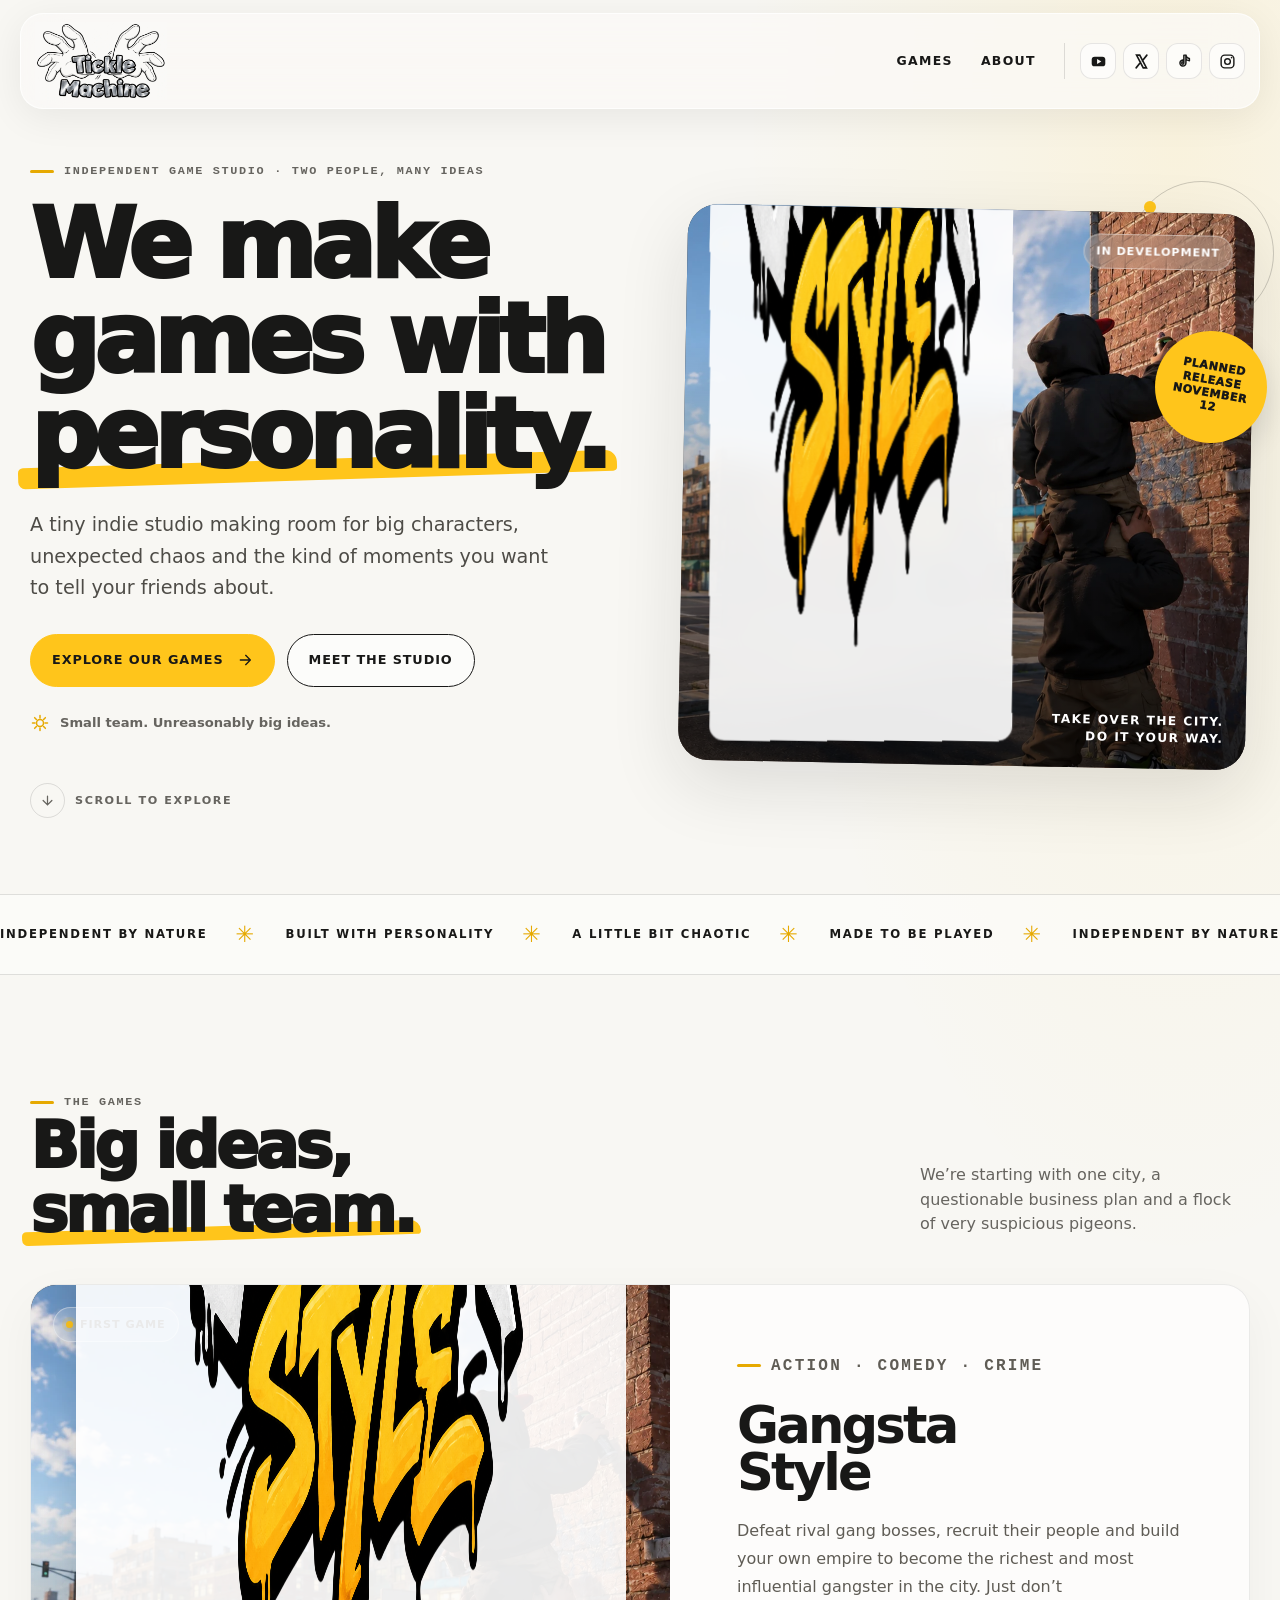
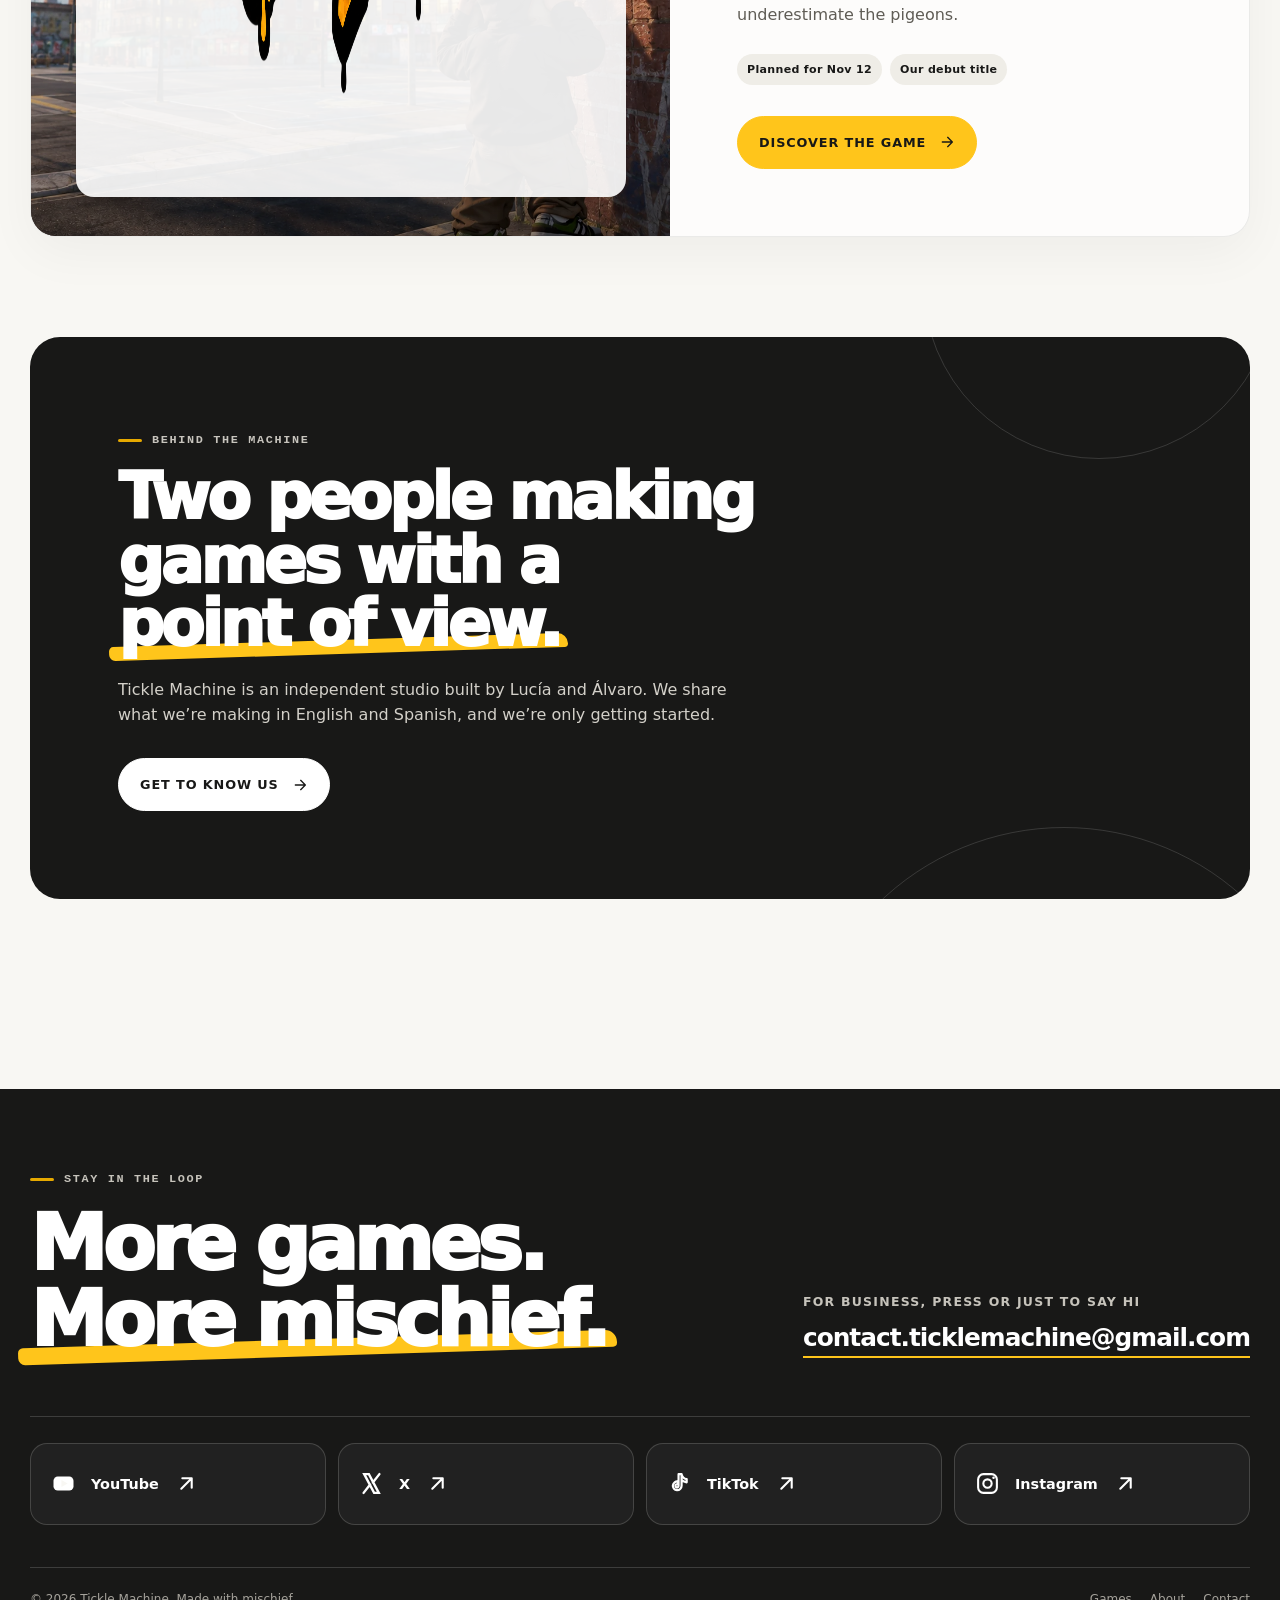
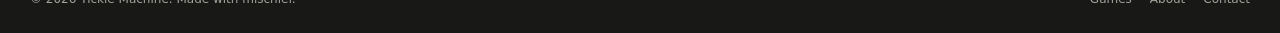
==== index.html @ f0a217b1 "commit page web" ====
<!doctype html>
<html lang="en">
<head>
  <meta charset="utf-8">
  <meta name="viewport" content="width=device-width, initial-scale=1">
  <meta name="theme-color" content="#f8f7f3">
  <meta name="description" content="Tickle Machine is a two-person indie game studio building characterful games, starting with Gangsta Style.">
  <meta property="og:type" content="website">
  <meta property="og:title" content="Independent Games with Personality — Tickle Machine">
  <meta property="og:description" content="Tickle Machine is a two-person indie game studio building characterful games, starting with Gangsta Style.">
  <title>Independent Games with Personality — Tickle Machine</title>
  <link rel="icon" type="image/png" href="assets/gangsta-style-logo.png">
  <script>document.documentElement.classList.add("js");</script>
  <link rel="stylesheet" href="styles.css">
  <script src="script.js" defer></script>
</head>
<body>
<a class="skip-link" href="#main-content">Skip to content</a>
<header class="site-header">
  <div class="nav-inner">
    <a class="brand-mark" href="index.html" aria-label="Tickle Machine home"><img src="assets/tickle-machine-logo.webp" alt="Tickle Machine" width="300" height="176"></a>
    <div class="nav-right">
      <button class="menu-toggle" type="button" aria-label="Open navigation menu" aria-expanded="false" aria-controls="navigation-panel"><svg viewBox="0 0 24 24" fill="none" stroke="currentColor" stroke-width="2.2" stroke-linecap="round" aria-hidden="true"><path d="M4 7h16M4 12h16M4 17h16"/></svg></button>
      <div class="nav-panel" id="navigation-panel">
        <nav class="main-nav" aria-label="Main navigation"><a class="nav-link" href="games.html">GAMES</a><a class="nav-link" href="about.html">ABOUT</a></nav>
        <div class="social-nav-wrap"><p class="mobile-social-heading">Follow the machine</p><div class="nav-socials"><a class="social-icon" href="https://www.youtube.com/@TickleMachineEN" target="_blank" rel="noopener noreferrer" aria-label="Tickle Machine on YouTube" title="YouTube"><svg viewBox="0 0 24 24" aria-hidden="true"><rect x="2.4" y="5.2" width="19.2" height="13.6" rx="4.1" fill="currentColor"/><path d="M10 8.6 16 12l-6 3.4z" fill="var(--paper, #f8f7f3)"/></svg></a><a class="social-icon" href="https://x.com/TickleMachine_" target="_blank" rel="noopener noreferrer" aria-label="Tickle Machine on X" title="X"><svg viewBox="0 0 24 24" aria-hidden="true"><path d="M5 3h4.5l9.5 18h-4.5L5 3Zm-.6 18L10.7 13m2.6-2L19.6 3" fill="none" stroke="currentColor" stroke-width="2.3" stroke-linecap="round"/></svg></a><a class="social-icon" href="https://www.tiktok.com/@ticklemachine_en" target="_blank" rel="noopener noreferrer" aria-label="Tickle Machine on TikTok" title="TikTok"><svg viewBox="0 0 24 24" aria-hidden="true"><path d="M14 3v11.2a4.2 4.2 0 1 1-3.4-4.1v3a1.5 1.5 0 1 0 .5 1.1V3H14Zm0 0c.5 2.7 2.2 4.4 4.9 4.8v3.1A9.6 9.6 0 0 1 14 8.8" fill="none" stroke="currentColor" stroke-width="2.1" stroke-linecap="round" stroke-linejoin="round"/></svg></a><a class="social-icon" href="https://www.instagram.com/ticklemachine_en/" target="_blank" rel="noopener noreferrer" aria-label="Tickle Machine on Instagram" title="Instagram"><svg viewBox="0 0 24 24" aria-hidden="true"><rect x="3" y="3" width="18" height="18" rx="5.1" fill="none" stroke="currentColor" stroke-width="2"/><circle cx="12" cy="12" r="4" fill="none" stroke="currentColor" stroke-width="2"/><circle cx="17.8" cy="6.4" r="1.2" fill="currentColor"/></svg></a></div></div>
      </div>
    </div>
  </div>
</header>
<main id="main-content">
<section class="home-hero">
  <div class="container hero-grid">
    <div class="hero-copy reveal">
      <p class="eyebrow">Independent game studio · Two people, many ideas</p>
      <h1>We make games with <span class="accent-text">personality.</span></h1>
      <p class="lead">A tiny indie studio making room for big characters, unexpected chaos and the kind of moments you want to tell your friends about.</p>
      <div class="button-row"><a class="button button-primary" href="games.html">Explore our games <svg viewBox="0 0 24 24" fill="none" stroke="currentColor" stroke-width="2" stroke-linecap="round" stroke-linejoin="round" aria-hidden="true"><path d="M5 12h14M13 5l7 7-7 7"/></svg></a><a class="button button-light" href="about.html">Meet the studio</a></div>
      <div class="hero-mini-note"><svg viewBox="0 0 24 24" fill="none" stroke="currentColor" stroke-width="1.8" stroke-linecap="round" stroke-linejoin="round" aria-hidden="true"><path d="M12 3v3m0 12v3M3 12h3m12 0h3M5.6 5.6l2.1 2.1m8.6 8.6 2.1 2.1m0-12.8-2.1 2.1m-8.6 8.6-2.1 2.1"/><circle cx="12" cy="12" r="4.2"/></svg> Small team. Unreasonably big ideas.</div>
      <div class="scroll-hint"><span><svg viewBox="0 0 24 24" fill="none" stroke="currentColor" stroke-width="2" stroke-linecap="round" stroke-linejoin="round" aria-hidden="true"><path d="M12 5v14m-7-7 7 7 7-7"/></svg></span> Scroll to explore</div>
    </div>
    <div class="hero-art-wrap reveal reveal-delay-1">
      <div class="hero-orbit" aria-hidden="true"></div>
      <div class="hero-art">
        <img src="assets/gangsta-style-scene.webp" alt="Gangsta Style concept scene, showing a character tagging a city wall" width="1671" height="941" fetchpriority="high">
        <div class="art-topline"><span class="pill"><span class="pill-dot"></span> Our debut game</span><span class="pill">In development</span></div>
        <div class="art-mark"><div class="game-logo"><img src="assets/gangsta-style-logo.png" alt="Gangsta Style logo" width="1536" height="1024"></div><span class="art-title">Take over the city.<br>Do it your way.</span></div>
      </div>
      <div class="sticker">Planned release<br>November 12</div>
    </div>
  </div>
</section>
<div class="intro-strip" aria-label="Tickle Machine studio values"><div class="marquee" aria-hidden="true"><span>Independent by nature</span><span class="star">✳</span><span>Built with personality</span><span class="star">✳</span><span>A little bit chaotic</span><span class="star">✳</span><span>Made to be played</span><span class="star">✳</span><span>Independent by nature</span><span class="star">✳</span><span>Built with personality</span><span class="star">✳</span><span>A little bit chaotic</span><span class="star">✳</span><span>Made to be played</span><span class="star">✳</span></div></div>
<section class="section home-games" id="games">
  <div class="container">
    <div class="section-heading reveal"><div><p class="eyebrow">The games</p><h2>Big ideas, <span class="accent-text">small team.</span></h2></div><p>We’re starting with one city, a questionable business plan and a flock of very suspicious pigeons.</p></div>
    <article class="game-feature reveal">
      <div class="feature-visual"><img class="scene" src="assets/gangsta-style-scene.webp" alt="A character tagging a brick wall in Gangsta Style" loading="lazy" width="1671" height="941"><span class="pill visual-tag"><span class="pill-dot"></span> First game</span><div class="floating-logo"><img src="assets/gangsta-style-logo.png" alt="Gangsta Style" loading="lazy" width="1536" height="1024"></div></div>
      <div class="feature-content"><p class="eyebrow">Action · Comedy · Crime</p><h3>Gangsta<br>Style</h3><p>Defeat rival gang bosses, recruit their people and build your own empire to become the richest and most influential gangster in the city. Just don’t underestimate the pigeons.</p><div class="feature-meta"><span class="meta-chip">Planned for Nov 12</span><span class="meta-chip">Our debut title</span></div><a class="button button-primary" href="gangsta-style.html">Discover the game <svg viewBox="0 0 24 24" fill="none" stroke="currentColor" stroke-width="2" stroke-linecap="round" stroke-linejoin="round" aria-hidden="true"><path d="M5 12h14M13 5l7 7-7 7"/></svg></a></div>
    </article>
    <div class="studio-banner reveal">
      <p class="eyebrow">Behind the machine</p><h2>Two people making games with a <span class="accent-text">point of view.</span></h2><p>Tickle Machine is an independent studio built by Lucía and Álvaro. We share what we’re making in English and Spanish, and we’re only getting started.</p><div class="button-row"><a class="button button-light" href="about.html">Get to know us <svg viewBox="0 0 24 24" fill="none" stroke="currentColor" stroke-width="2" stroke-linecap="round" stroke-linejoin="round" aria-hidden="true"><path d="M5 12h14M13 5l7 7-7 7"/></svg></a></div>
    </div>
  </div>
</section>
</main>
<footer class="site-footer">
  <div class="container">
    <div class="footer-top">
      <div><p class="eyebrow">Stay in the loop</p><h2>More games.<br><span class="accent-text">More mischief.</span></h2></div>
      <div class="footer-email-block"><p>For business, press or just to say hi</p><a class="footer-email" href="mailto:contact.ticklemachine@gmail.com">contact.ticklemachine@gmail.com</a></div>
    </div>
    <div class="footer-socials" aria-label="Social media"><a class="footer-social" href="https://www.youtube.com/@TickleMachineEN" target="_blank" rel="noopener noreferrer" aria-label="Follow Tickle Machine on YouTube"><svg viewBox="0 0 24 24" aria-hidden="true"><rect x="2.4" y="5.2" width="19.2" height="13.6" rx="4.1" fill="currentColor"/><path d="M10 8.6 16 12l-6 3.4z" fill="var(--paper, #f8f7f3)"/></svg><span>YouTube</span><svg viewBox="0 0 24 24" fill="none" stroke="currentColor" stroke-width="2" stroke-linecap="round" stroke-linejoin="round" aria-hidden="true"><path d="M7 17 17 7M8 7h9v9"/></svg></a><a class="footer-social" href="https://x.com/TickleMachine_" target="_blank" rel="noopener noreferrer" aria-label="Follow Tickle Machine on X"><svg viewBox="0 0 24 24" aria-hidden="true"><path d="M5 3h4.5l9.5 18h-4.5L5 3Zm-.6 18L10.7 13m2.6-2L19.6 3" fill="none" stroke="currentColor" stroke-width="2.3" stroke-linecap="round"/></svg><span>X</span><svg viewBox="0 0 24 24" fill="none" stroke="currentColor" stroke-width="2" stroke-linecap="round" stroke-linejoin="round" aria-hidden="true"><path d="M7 17 17 7M8 7h9v9"/></svg></a><a class="footer-social" href="https://www.tiktok.com/@ticklemachine_en" target="_blank" rel="noopener noreferrer" aria-label="Follow Tickle Machine on TikTok"><svg viewBox="0 0 24 24" aria-hidden="true"><path d="M14 3v11.2a4.2 4.2 0 1 1-3.4-4.1v3a1.5 1.5 0 1 0 .5 1.1V3H14Zm0 0c.5 2.7 2.2 4.4 4.9 4.8v3.1A9.6 9.6 0 0 1 14 8.8" fill="none" stroke="currentColor" stroke-width="2.1" stroke-linecap="round" stroke-linejoin="round"/></svg><span>TikTok</span><svg viewBox="0 0 24 24" fill="none" stroke="currentColor" stroke-width="2" stroke-linecap="round" stroke-linejoin="round" aria-hidden="true"><path d="M7 17 17 7M8 7h9v9"/></svg></a><a class="footer-social" href="https://www.instagram.com/ticklemachine_en/" target="_blank" rel="noopener noreferrer" aria-label="Follow Tickle Machine on Instagram"><svg viewBox="0 0 24 24" aria-hidden="true"><rect x="3" y="3" width="18" height="18" rx="5.1" fill="none" stroke="currentColor" stroke-width="2"/><circle cx="12" cy="12" r="4" fill="none" stroke="currentColor" stroke-width="2"/><circle cx="17.8" cy="6.4" r="1.2" fill="currentColor"/></svg><span>Instagram</span><svg viewBox="0 0 24 24" fill="none" stroke="currentColor" stroke-width="2" stroke-linecap="round" stroke-linejoin="round" aria-hidden="true"><path d="M7 17 17 7M8 7h9v9"/></svg></a></div>
    <div class="footer-bottom"><p>© <span data-current-year>2026</span> Tickle Machine. Made with mischief.</p><div class="footer-bottom-links"><a href="games.html">Games</a><a href="about.html">About</a><a href="mailto:contact.ticklemachine@gmail.com">Contact</a></div></div>
  </div>
</footer>
</body>
</html>
---- styles.css ----
:root {
  --paper: #f8f7f3;
  --paper-deep: #efede7;
  --ink: #181817;
  --muted: #66645f;
  --line: rgba(24, 24, 23, .13);
  --yellow: #ffc51b;
  --yellow-deep: #e6a900;
  --white: #fff;
  --glass: rgba(255, 255, 255, .72);
  --shadow: 0 24px 70px rgba(24, 24, 23, .12);
  --radius: 26px;
  --content: 1220px;
}

* { box-sizing: border-box; }
html { scroll-behavior: smooth; scroll-padding-top: 112px; }
body {
  margin: 0;
  color: var(--ink);
  background:
    radial-gradient(ellipse at 92% 4%, rgba(255, 197, 27, .10), transparent 27rem),
    var(--paper);
  font-family: Inter, ui-sans-serif, system-ui, -apple-system, BlinkMacSystemFont, "Segoe UI", sans-serif;
  line-height: 1.55;
  -webkit-font-smoothing: antialiased;
}
body.menu-open { overflow: hidden; }
a { color: inherit; text-decoration: none; }
button { font: inherit; }
img { display: block; max-width: 100%; }
::selection { color: var(--ink); background: var(--yellow); }

.skip-link { position: absolute; z-index: 200; top: 8px; left: 8px; padding: 10px 14px; background: var(--yellow); border-radius: 12px; transform: translateY(-150%); }
.skip-link:focus { transform: translateY(0); }
.site-header {
  position: fixed;
  z-index: 100;
  top: 0; left: 0; right: 0;
  padding: 13px 20px;
  transition: padding .25s ease;
}
.site-header.scrolled { padding-top: 7px; padding-bottom: 7px; }
.nav-inner {
  width: min(100%, 1420px);
  min-height: 86px;
  margin: 0 auto;
  padding: 8px 14px 8px 10px;
  display: flex; align-items: center; justify-content: space-between; gap: 24px;
  border: 1px solid rgba(255,255,255,.72);
  background: rgba(250, 249, 246, .78);
  -webkit-backdrop-filter: blur(22px) saturate(1.15);
  backdrop-filter: blur(22px) saturate(1.15);
  border-radius: 23px;
  box-shadow: 0 8px 38px rgba(20, 19, 17, .07);
}
.brand-mark { flex: 0 0 auto; width: 140px; display: inline-flex; align-items: center; justify-content: center; border-radius: 13px; transform-origin: center; animation: brand-float 5s ease-in-out infinite; }
.brand-mark img { width: 100%; height: 78px; object-fit: contain; mix-blend-mode: multiply; }
@keyframes brand-float { 0%,100% { transform: translateY(0) rotate(-.25deg); } 50% { transform: translateY(-2px) rotate(.25deg); } }
.nav-right { display: flex; align-items: center; justify-content: flex-end; gap: clamp(15px, 2vw, 30px); }
.main-nav { display: flex; align-items: center; gap: clamp(18px, 2.2vw, 34px); }
.nav-link { position: relative; padding: 10px 0; font-size: .78rem; font-weight: 850; letter-spacing: .105em; }
.nav-link::after { content: ""; position: absolute; left: 0; bottom: 4px; width: 100%; height: 2px; background: var(--yellow-deep); transform: scaleX(0); transform-origin: right; transition: transform .25s ease; }
.nav-link:hover::after, .nav-link[aria-current="page"]::after { transform: scaleX(1); transform-origin: left; }
.nav-socials { display: flex; align-items: center; gap: 7px; padding-left: 15px; border-left: 1px solid var(--line); }
.social-icon { display: inline-grid; place-items: center; color: var(--ink); background: rgba(255,255,255,.62); border: 1px solid rgba(24,24,23,.10); transition: transform .25s ease, background .25s ease, border-color .25s ease; }
.social-icon:hover { background: var(--yellow); border-color: var(--yellow); transform: translateY(-3px) rotate(-3deg); }
.social-icon svg { width: 17px; height: 17px; display: block; }
.nav-socials .social-icon { width: 36px; height: 36px; border-radius: 12px; }
.menu-toggle { display: none; align-items: center; justify-content: center; width: 44px; height: 44px; background: var(--yellow); border: 0; border-radius: 13px; color: var(--ink); cursor: pointer; }
.menu-toggle svg { width: 22px; height: 22px; }

main { overflow: clip; }
.container { width: min(calc(100% - 48px), var(--content)); margin-inline: auto; }
.section { padding: 100px 0; }
.eyebrow { display: inline-flex; align-items: center; gap: 10px; margin: 0 0 18px; font-family: ui-monospace, SFMono-Regular, Menlo, Consolas, monospace; font-size: .74rem; line-height: 1.4; font-weight: 800; letter-spacing: .14em; text-transform: uppercase; color: var(--muted); }
.eyebrow::before { content: ""; width: 24px; height: 3px; background: var(--yellow-deep); border-radius: 8px; }
h1, h2, h3, p { margin-top: 0; }
h1, h2, h3 { letter-spacing: -.055em; line-height: .99; }
h1 { font-size: clamp(3.3rem, 7.5vw, 7.3rem); font-weight: 950; margin-bottom: 26px; }
h2 { font-size: clamp(2.5rem, 5vw, 5.2rem); font-weight: 920; margin-bottom: 22px; }
h3 { font-size: clamp(1.45rem, 2vw, 2rem); font-weight: 900; margin-bottom: 13px; }
.lead { max-width: 600px; color: #4e4c47; font-size: clamp(1.05rem, 1.5vw, 1.28rem); line-height: 1.65; }
.accent-text { position: relative; display: inline-block; z-index: 0; white-space: nowrap; }
.accent-text::after { content: ""; position: absolute; left: -2%; right: -2%; bottom: .03em; height: .22em; z-index: -1; background: var(--yellow); transform: rotate(-1.8deg); border-radius: 5px 12px 4px 7px; }
.button-row { display: flex; align-items: center; flex-wrap: wrap; gap: 12px; margin-top: 30px; }
.button { min-height: 53px; display: inline-flex; align-items: center; justify-content: center; gap: 13px; padding: 0 21px; border: 1px solid var(--ink); border-radius: 999px; background: var(--ink); color: white; font-size: .8rem; font-weight: 850; letter-spacing: .07em; text-transform: uppercase; transition: transform .25s ease, box-shadow .25s ease, background .25s ease, color .25s ease; }
.button svg { width: 16px; height: 16px; }
.button:hover { transform: translateY(-3px); box-shadow: 0 11px 23px rgba(24,24,23,.16); }
.button-primary { color: var(--ink); background: var(--yellow); border-color: var(--yellow); }
.button-primary:hover { background: #ffd34b; }
.button-light { color: var(--ink); background: rgba(255,255,255,.65); }
.button-light:hover { background: white; }
.text-link { display: inline-flex; align-items: center; gap: 10px; font-size: .88rem; font-weight: 850; }
.text-link svg { width: 18px; transition: transform .2s ease; }
.text-link:hover svg { transform: translateX(4px); }
.pill { display: inline-flex; align-items: center; gap: 7px; padding: 8px 12px; border: 1px solid rgba(255,255,255,.4); border-radius: 999px; background: rgba(255,255,255,.16); -webkit-backdrop-filter: blur(12px); backdrop-filter: blur(12px); font-size: .7rem; font-weight: 850; letter-spacing: .08em; text-transform: uppercase; }
.pill-dot { width: 7px; height: 7px; border-radius: 100%; background: var(--yellow); box-shadow: 0 0 0 4px rgba(255,197,27,.17); }

/* Home */
.home-hero { min-height: min(870px, 100svh); padding: 156px 0 76px; display: flex; align-items: center; }
.hero-grid { display: grid; grid-template-columns: .95fr 1.05fr; gap: clamp(35px, 6vw, 88px); align-items: center; }
.hero-copy { position: relative; z-index: 2; }
.hero-copy h1 { max-width: 680px; }
.hero-copy .lead { max-width: 535px; }
.hero-mini-note { display: inline-flex; align-items: center; gap: 10px; margin-top: 26px; color: var(--muted); font-size: .82rem; font-weight: 650; }
.hero-mini-note svg { width: 20px; height: 20px; color: var(--yellow-deep); }
.hero-art-wrap { position: relative; isolation: isolate; }
.hero-art { position: relative; border-radius: 30px; overflow: hidden; min-height: 440px; aspect-ratio: 1.02 / 1; background: #282727; box-shadow: var(--shadow); transform: rotate(1.1deg); }
.hero-art::after { content: ""; position: absolute; inset: 0; background: linear-gradient(180deg, rgba(0,0,0,.02) 25%, rgba(0,0,0,.7) 100%); }
.hero-art > img { position: absolute; inset: 0; width: 100%; height: 100%; object-fit: cover; object-position: 65% center; transform: scale(1.02); transition: transform .8s cubic-bezier(.2,.7,.2,1); }
.hero-art-wrap:hover .hero-art > img { transform: scale(1.075); }
.art-topline { position: absolute; z-index: 2; top: 22px; left: 22px; right: 22px; display: flex; justify-content: space-between; gap: 12px; color: white; }
.art-mark { position: absolute; z-index: 3; bottom: 22px; left: 22px; right: 22px; display: flex; align-items: end; justify-content: space-between; gap: 15px; color: #fff; }
.art-mark .game-logo { width: min(58%, 310px); padding: 8px 10px 2px; border-radius: 15px; background: rgba(255,255,255,.91); -webkit-backdrop-filter: blur(15px); backdrop-filter: blur(15px); transform: rotate(-1deg); }
.art-mark .art-title { font-size: .76rem; line-height: 1.4; font-weight: 850; letter-spacing: .12em; text-transform: uppercase; text-align: right; }
.sticker { position: absolute; z-index: 4; right: -17px; top: 22%; width: 112px; height: 112px; display: grid; place-items: center; text-align: center; padding: 15px; background: var(--yellow); border-radius: 50%; font-size: .7rem; line-height: 1.2; font-weight: 950; letter-spacing: .05em; text-transform: uppercase; transform: rotate(10deg); box-shadow: 0 13px 30px rgba(0,0,0,.14); }
.hero-orbit { position: absolute; z-index: -1; width: 145px; height: 145px; top: -28px; right: -24px; border: 1px solid rgba(24,24,23,.2); border-radius: 50%; }
.hero-orbit::after { content: ""; position: absolute; width: 12px; height: 12px; top: 19px; left: 14px; border-radius: 50%; background: var(--yellow); }
.scroll-hint { display: flex; align-items: center; gap: 10px; margin-top: 42px; color: var(--muted); font-size: .7rem; letter-spacing: .14em; font-weight: 850; text-transform: uppercase; }
.scroll-hint span { width: 35px; height: 35px; display: grid; place-items: center; border: 1px solid var(--line); border-radius: 50%; animation: nudge 1.7s ease-in-out infinite; }
.scroll-hint svg { width: 15px; }
@keyframes nudge { 0%,100% { transform: translateY(0); } 50% { transform: translateY(4px); } }

.intro-strip { padding: 22px 0; border-block: 1px solid var(--line); background: rgba(255,255,255,.42); overflow: hidden; }
.marquee { display: flex; width: max-content; align-items: center; gap: 28px; animation: marquee 28s linear infinite; }
.marquee span { white-space: nowrap; font-size: .73rem; font-weight: 900; letter-spacing: .15em; text-transform: uppercase; }
.marquee .star { color: var(--yellow-deep); font-size: 1.4rem; }
@keyframes marquee { to { transform: translateX(-50%); } }
.home-games { padding-top: 112px; }
.section-heading { display: flex; align-items: end; justify-content: space-between; gap: 30px; margin-bottom: 42px; }
.section-heading h2 { max-width: 690px; margin-bottom: 0; }
.section-heading p { max-width: 330px; margin-bottom: 5px; color: var(--muted); }
.game-feature { display: grid; grid-template-columns: 1.05fr .95fr; align-items: stretch; overflow: hidden; border: 1px solid rgba(24,24,23,.08); border-radius: var(--radius); background: rgba(255,255,255,.66); box-shadow: 0 16px 50px rgba(24,24,23,.045); }
.game-feature + .game-feature { margin-top: 35px; }
.game-feature.reverse .feature-visual { order: 2; }
.game-feature.reverse .feature-content { order: 1; }
.feature-visual { position: relative; min-height: 450px; overflow: hidden; background: #242322; }
.feature-visual > img.scene { width: 100%; height: 100%; position: absolute; inset: 0; object-fit: cover; object-position: 56% center; transition: transform .8s ease; }
.game-feature:hover .feature-visual > img.scene { transform: scale(1.04); }
.feature-visual::after { content: ""; position: absolute; inset: 0; background: linear-gradient(0deg, rgba(0,0,0,.44), transparent 60%); pointer-events: none; }
.feature-visual .visual-tag { position: absolute; z-index: 2; left: 22px; top: 22px; }
.feature-visual .floating-logo { position: absolute; z-index: 2; left: 7%; right: 7%; bottom: 7%; padding: 12px; border-radius: 18px; background: rgba(255,255,255,.91); box-shadow: 0 18px 45px rgba(0,0,0,.16); }
.feature-visual .floating-logo img { width: min(100%, 410px); margin: auto; }
.feature-content { padding: clamp(34px, 5.2vw, 72px); display: flex; flex-direction: column; align-items: flex-start; justify-content: center; }
.feature-content .eyebrow { margin-bottom: 22px; }
.feature-content h3 { font-size: clamp(2.4rem, 4vw, 4.3rem); line-height: .93; margin-bottom: 20px; }
.feature-content p { color: #5f5c55; font-size: 1rem; line-height: 1.75; }
.feature-meta { display: flex; flex-wrap: wrap; gap: 8px; margin: 9px 0 24px; }
.meta-chip { padding: 7px 10px; border-radius: 999px; background: var(--paper-deep); font-size: .69rem; font-weight: 800; letter-spacing: .03em; }
.feature-content .button { margin-top: 7px; }
.studio-banner { position: relative; overflow: hidden; padding: clamp(40px, 7vw, 88px); margin-top: 100px; border-radius: 30px; background: var(--ink); color: #fff; }
.studio-banner::before, .studio-banner::after { content: ""; position: absolute; border: 1px solid rgba(255,255,255,.14); border-radius: 50%; pointer-events: none; }
.studio-banner::before { width: 350px; height: 350px; top: -230px; right: -25px; }
.studio-banner::after { width: 530px; height: 530px; bottom: -460px; right: -80px; }
.studio-banner .eyebrow { color: #c7c4bd; }
.studio-banner h2 { position: relative; max-width: 800px; }
.studio-banner p { position: relative; max-width: 620px; color: #d3d0c9; }
.studio-banner .button-light { color: var(--ink); background: #fff; border-color: white; }

/* Inner page heading */
.page-intro { padding: 190px 0 70px; position: relative; }
.page-intro h1 { max-width: 940px; font-size: clamp(3.6rem, 8vw, 8rem); margin-bottom: 22px; }
.page-intro .lead { max-width: 690px; }
.page-stamp { position: absolute; right: max(24px, calc((100vw - var(--content))/2)); top: 190px; width: 105px; height: 105px; display: grid; place-items: center; text-align: center; border-radius: 50%; border: 1px solid rgba(24,24,23,.24); color: var(--muted); font-size: .63rem; font-weight: 850; letter-spacing: .13em; line-height: 1.45; text-transform: uppercase; transform: rotate(12deg); }

/* Games grid */
.games-grid-section { padding: 0 0 120px; }
.games-toolbar { display: flex; align-items: center; justify-content: space-between; gap: 18px; margin-bottom: 28px; padding-bottom: 18px; border-bottom: 1px solid var(--line); }
.games-toolbar span { font-size: .76rem; font-weight: 850; letter-spacing: .12em; text-transform: uppercase; color: var(--muted); }
.games-grid { display: grid; grid-template-columns: repeat(3, minmax(0, 1fr)); gap: 28px; }
.game-card { min-width: 0; }
.game-card-link { display: block; height: 100%; }
.game-cover { position: relative; overflow: hidden; isolation: isolate; aspect-ratio: .95 / 1; display: flex; align-items: end; justify-content: center; padding: 20px; border-radius: 22px; background: #2a2927; box-shadow: 0 14px 35px rgba(24,24,23,.09); transition: transform .3s ease, box-shadow .3s ease; }
.game-cover::after { content: ""; position: absolute; z-index: -1; inset: 0; background: linear-gradient(180deg, rgba(0,0,0,.01) 22%, rgba(0,0,0,.72) 100%); }
.game-card-link:hover .game-cover { transform: translateY(-7px) rotate(-.35deg); box-shadow: 0 25px 48px rgba(24,24,23,.16); }
.game-cover .cover-bg { position: absolute; z-index: -2; inset: 0; width: 100%; height: 100%; object-fit: cover; transition: transform .6s ease; }
.game-card-link:hover .cover-bg { transform: scale(1.06); }
.cover-logo { width: 100%; padding: 13px 10px 4px; border-radius: 15px; background: rgba(255,255,255,.94); }
.cover-logo img { width: 100%; max-height: 170px; object-fit: contain; }
.cover-index { position: absolute; top: 15px; left: 15px; padding: 8px 10px; color: white; font-family: ui-monospace, SFMono-Regular, Menlo, monospace; font-size: .72rem; font-weight: 800; border-radius: 999px; border: 1px solid rgba(255,255,255,.5); background: rgba(0,0,0,.17); -webkit-backdrop-filter: blur(10px); backdrop-filter: blur(10px); }
.cover-open { position: absolute; top: 14px; right: 14px; display: grid; place-items: center; width: 37px; height: 37px; border-radius: 50%; color: var(--ink); background: var(--yellow); transform: translateY(4px); opacity: 0; transition: opacity .25s ease, transform .25s ease; }
.cover-open svg { width: 17px; }
.game-card-link:hover .cover-open { opacity: 1; transform: translateY(0); }
.game-card-info { display: flex; align-items: start; justify-content: space-between; gap: 14px; padding: 18px 3px 0; }
.game-card-info h2 { font-size: clamp(1.2rem, 2vw, 1.75rem); margin: 0 0 7px; line-height: 1.05; }
.game-card-info p { margin: 0; color: var(--muted); font-size: .88rem; }
.game-status { flex: 0 0 auto; margin-top: 2px; padding: 7px 9px; border-radius: 999px; background: rgba(255,197,27,.25); color: #5a4700; font-size: .61rem; line-height: 1.2; font-weight: 900; letter-spacing: .06em; text-transform: uppercase; }
.placeholder-card { min-height: 100%; }
.placeholder-cover { aspect-ratio: .95 / 1; display: flex; align-items: center; justify-content: center; flex-direction: column; position: relative; padding: 25px; overflow: hidden; border: 1px dashed rgba(24,24,23,.24); border-radius: 22px; background: linear-gradient(145deg, rgba(255,255,255,.65), rgba(239,237,231,.5)); }
.placeholder-cover::before, .placeholder-cover::after { content: ""; position: absolute; width: 180px; height: 180px; border: 1px solid rgba(24,24,23,.08); border-radius: 50%; }
.placeholder-cover::after { width: 260px; height: 260px; }
.placeholder-icon { width: 61px; height: 61px; z-index: 1; display: grid; place-items: center; border-radius: 20px; background: var(--yellow); transform: rotate(-7deg); }
.placeholder-icon svg { width: 28px; height: 28px; }
.placeholder-kicker, .placeholder-cover strong { position: relative; z-index: 1; text-align: center; }
.placeholder-kicker { margin: 25px 0 9px; color: var(--muted); font-size: .65rem; font-weight: 850; letter-spacing: .15em; text-transform: uppercase; }
.placeholder-cover strong { max-width: 260px; font-size: clamp(1.4rem, 2.5vw, 2.3rem); line-height: .99; letter-spacing: -.05em; }
.placeholder-card .game-card-info { padding-top: 18px; }

/* Game detail */
.detail-hero { position: relative; min-height: 690px; padding: 166px 0 80px; display: flex; align-items: end; color: white; background: #222; isolation: isolate; }
.detail-hero::before { content: ""; position: absolute; z-index: -2; inset: 0; background-image: url("assets/gangsta-style-scene.webp"); background-size: cover; background-position: center 58%; transform: scale(1.015); }
.detail-hero::after { content: ""; position: absolute; z-index: -1; inset: 0; background: linear-gradient(90deg, rgba(0,0,0,.78) 0%, rgba(0,0,0,.35) 56%, rgba(0,0,0,.13) 100%), linear-gradient(0deg, rgba(0,0,0,.54), transparent 65%); }
.detail-hero-content { width: min(calc(100% - 48px), var(--content)); margin: 0 auto; }
.detail-logo-panel { width: min(100%, 520px); padding: 16px 24px 10px; margin-bottom: 28px; border-radius: 22px; background: rgba(255,255,255,.94); box-shadow: 0 20px 70px rgba(0,0,0,.22); transform: rotate(-1deg); }
.detail-logo-panel img { width: 100%; }
.detail-hero h1 { position: absolute; width: 1px; height: 1px; padding: 0; margin: -1px; overflow: hidden; clip: rect(0,0,0,0); white-space: nowrap; border: 0; }
.detail-hero .lead { max-width: 630px; color: rgba(255,255,255,.91); font-size: clamp(1.12rem, 1.8vw, 1.4rem); }
.detail-hero .button-light { color: var(--ink); background: white; border-color: white; }
.detail-meta { display: flex; flex-wrap: wrap; gap: 9px; margin-top: 27px; }
.detail-overview { display: grid; grid-template-columns: .8fr 1.2fr; gap: clamp(40px, 8vw, 110px); align-items: start; }
.overview-aside { position: sticky; top: 126px; }
.overview-aside h2 { font-size: clamp(2.7rem, 4vw, 4.4rem); }
.overview-copy p { color: #57544f; font-size: 1.08rem; line-height: 1.85; }
.overview-copy p:first-child { font-size: 1.24rem; color: var(--ink); }
.feature-list { display: grid; grid-template-columns: repeat(3, minmax(0, 1fr)); gap: 17px; margin-top: 54px; }
.feature-tile { padding: 27px 24px 30px; border: 1px solid var(--line); border-radius: 20px; background: rgba(255,255,255,.6); transition: transform .25s ease, background .25s ease; }
.feature-tile:hover { transform: translateY(-5px); background: white; }
.tile-icon { width: 48px; height: 48px; display: grid; place-items: center; margin-bottom: 25px; background: var(--yellow); border-radius: 15px; transform: rotate(-4deg); }
.tile-icon svg { width: 24px; height: 24px; }
.feature-tile h3 { font-size: 1.35rem; line-height: 1.05; }
.feature-tile p { margin: 0; font-size: .91rem; color: var(--muted); line-height: 1.7; }
.detail-end-card { position: relative; display: grid; grid-template-columns: 1fr auto; align-items: center; gap: 35px; overflow: hidden; padding: clamp(30px, 5vw, 60px); border-radius: 26px; background: var(--yellow); }
.detail-end-card::after { content: "GS"; position: absolute; right: 8%; bottom: -53%; color: rgba(24,24,23,.065); font-size: 18rem; line-height: .8; font-weight: 1000; letter-spacing: -.14em; transform: rotate(-11deg); pointer-events: none; }
.detail-end-card h2 { position: relative; z-index: 1; margin-bottom: 12px; font-size: clamp(2.2rem, 4vw, 4.1rem); }
.detail-end-card p { position: relative; z-index: 1; margin: 0; max-width: 600px; color: rgba(24,24,23,.75); }
.detail-end-card .button { position: relative; z-index: 1; white-space: nowrap; background: var(--ink); border-color: var(--ink); }

/* About */
.about-manifesto { position: relative; padding: clamp(40px, 8vw, 100px); overflow: hidden; background: var(--ink); color: white; border-radius: 30px; }
.about-manifesto::before { content: "TM"; position: absolute; right: -20px; bottom: -95px; color: rgba(255,255,255,.045); font-size: clamp(11rem, 28vw, 26rem); line-height: .8; font-weight: 1000; letter-spacing: -.15em; pointer-events: none; }
.about-manifesto .eyebrow { color: #c6c3bb; }
.about-manifesto h2 { position: relative; max-width: 850px; font-size: clamp(2.8rem, 6.5vw, 6.5rem); }
.about-manifesto p { position: relative; max-width: 680px; color: #d5d2ca; font-size: 1.07rem; line-height: 1.8; }
.people-grid { display: grid; grid-template-columns: repeat(2, minmax(0, 1fr)); gap: 22px; margin-top: 34px; }
.person-card { display: flex; align-items: center; gap: 23px; padding: 28px; border: 1px solid var(--line); border-radius: 23px; background: rgba(255,255,255,.66); }
.person-monogram { flex: 0 0 auto; width: 84px; height: 84px; display: grid; place-items: center; border-radius: 27px; background: var(--yellow); font-size: 2.15rem; line-height: 1; font-weight: 950; letter-spacing: -.08em; transform: rotate(-4deg); }
.person-card:nth-child(2) .person-monogram { background: var(--ink); color: white; transform: rotate(4deg); }
.person-card h3 { margin-bottom: 7px; }
.person-card p { margin: 0; color: var(--muted); font-size: .9rem; }
.values-grid { display: grid; grid-template-columns: repeat(3,minmax(0,1fr)); gap: 18px; margin-top: 38px; }
.value-card { padding: 27px 25px; border-top: 3px solid var(--yellow); background: rgba(255,255,255,.5); }
.value-card .value-number { display: block; margin-bottom: 27px; color: var(--muted); font-family: ui-monospace, SFMono-Regular, Menlo, monospace; font-size: .72rem; }
.value-card h3 { font-size: 1.35rem; }
.value-card p { margin: 0; color: var(--muted); font-size: .91rem; line-height: 1.7; }
.about-contact { margin-top: 90px; }

/* Footer */
.site-footer { margin-top: 90px; padding: 75px 0 25px; color: white; background: var(--ink); }
.footer-top { display: grid; grid-template-columns: 1fr 1fr; gap: 38px; align-items: end; padding-bottom: 58px; }
.footer-top .eyebrow { color: #c6c3bb; }
.footer-top h2 { max-width: 650px; margin-bottom: 0; font-size: clamp(2.8rem, 6vw, 5.9rem); }
.footer-email-block { justify-self: end; }
.footer-email-block p { margin-bottom: 8px; color: #c6c3bb; font-size: .78rem; font-weight: 750; letter-spacing: .1em; text-transform: uppercase; }
.footer-email { font-size: clamp(1.05rem, 2vw, 1.55rem); font-weight: 800; letter-spacing: -.04em; border-bottom: 2px solid var(--yellow); padding-bottom: 4px; overflow-wrap: anywhere; }
.footer-email:hover { color: var(--yellow); }
.footer-socials { display: grid; grid-template-columns: repeat(4,minmax(0,1fr)); gap: 12px; padding: 26px 0 42px; border-top: 1px solid rgba(255,255,255,.16); border-bottom: 1px solid rgba(255,255,255,.16); }
.footer-social { display: flex; align-items: center; gap: 15px; min-height: 82px; padding: 18px 20px; border: 1px solid rgba(255,255,255,.16); border-radius: 17px; color: white; background: rgba(255,255,255,.045); transition: background .25s ease, transform .25s ease, color .25s ease; }
.footer-social:hover { background: var(--yellow); color: var(--ink); border-color: var(--yellow); transform: translateY(-4px); }
.footer-social svg { width: 25px; height: 25px; flex: 0 0 auto; }
.footer-social span { font-size: .9rem; font-weight: 850; }
.footer-bottom { display: flex; align-items: center; justify-content: space-between; gap: 20px; padding-top: 22px; color: #a5a29b; font-size: .75rem; }
.footer-bottom p { margin: 0; }
.footer-bottom-links { display: flex; gap: 18px; }
.footer-bottom-links a:hover { color: white; }

.reveal { opacity: 1; transform: none; }
.js .reveal { opacity: 0; transform: translateY(24px); transition: opacity .7s ease, transform .7s cubic-bezier(.2,.7,.2,1); }
.js .reveal.is-visible { opacity: 1; transform: translateY(0); }
.reveal-delay-1 { transition-delay: .09s; }
.reveal-delay-2 { transition-delay: .18s; }
.reveal-delay-3 { transition-delay: .27s; }

.nav-panel { display: flex; align-items: center; gap: clamp(18px, 2.2vw, 34px); }
.social-nav-wrap { display: flex; align-items: center; }
.mobile-social-heading { display: none; }

@media (max-width: 1100px) {
  .nav-inner { gap: 15px; }
  .brand-mark { width: 118px; }
  .brand-mark img { height: 68px; }
  .nav-right { gap: 18px; }
  .main-nav { gap: 20px; }
  .nav-socials { padding-left: 10px; gap: 5px; }
  .nav-socials .social-icon { width: 32px; height: 32px; border-radius: 10px; }
  .home-hero { min-height: auto; padding-top: 155px; padding-bottom: 80px; }
  .hero-grid { gap: 38px; }
  .hero-art { min-height: 390px; }
  .sticker { width: 94px; height: 94px; font-size: .62rem; right: -11px; }
  .games-grid { gap: 18px; }
  .game-cover { padding: 15px; }
  .footer-social { padding: 15px; gap: 10px; }
}
@media (max-width: 850px) {
  .site-header { padding: 10px 12px; }
  .nav-inner { min-height: 66px; padding: 5px 8px; border-radius: 19px; }
  .brand-mark { width: 106px; }
  .brand-mark img { height: 61px; }
  .menu-toggle { display: inline-flex; position: relative; z-index: 102; }
  .nav-right { gap: 0; }
  .nav-panel { position: fixed; z-index: 101; inset: 0; padding: 104px 22px 30px; display: flex; flex-direction: column; align-items: stretch; gap: 25px; background: rgba(248,247,243,.97); -webkit-backdrop-filter: blur(28px); backdrop-filter: blur(28px); opacity: 0; visibility: hidden; transform: translateY(-10px); transition: opacity .25s ease, transform .25s ease, visibility .25s; overflow-y: auto; }
  .nav-panel.open { opacity: 1; visibility: visible; transform: translateY(0); }
  .main-nav { display: flex; flex-direction: column; align-items: stretch; gap: 0; }
  .nav-link { font-size: 1.45rem; padding: 17px 5px; border-bottom: 1px solid var(--line); }
  .nav-link::after { bottom: 8px; width: 100px; }
  .nav-socials { border-left: 0; padding: 0; gap: 12px; }
  .nav-socials .social-icon { width: 54px; height: 54px; border-radius: 16px; }
  .nav-socials .social-icon svg { width: 22px; height: 22px; }
  .mobile-social-heading { color: var(--muted); margin: 0 0 13px; font-size: .72rem; font-weight: 850; letter-spacing: .13em; text-transform: uppercase; }
  .hero-grid { grid-template-columns: 1fr; gap: 44px; }
  .hero-copy { max-width: 720px; }
  .home-hero { padding-top: 145px; }
  .hero-art-wrap { width: min(100%, 710px); margin-left: auto; }
  .hero-art { min-height: 0; aspect-ratio: 1.25 / 1; }
  .section { padding: 78px 0; }
  .section-heading { align-items: start; flex-direction: column; gap: 18px; }
  .game-feature { grid-template-columns: 1fr; }
  .feature-visual { min-height: 370px; aspect-ratio: 1.35 / 1; }
  .feature-content { padding: 38px; }
  .game-feature.reverse .feature-visual, .game-feature.reverse .feature-content { order: initial; }
  .page-stamp { width: 78px; height: 78px; top: 175px; right: 28px; font-size: .53rem; }
  .games-grid { grid-template-columns: repeat(2,minmax(0,1fr)); }
  .detail-hero { min-height: 620px; }
  .detail-overview { grid-template-columns: 1fr; gap: 20px; }
  .overview-aside { position: static; }
  .feature-list { grid-template-columns: repeat(2,minmax(0,1fr)); }
  .feature-tile:last-child { grid-column: span 2; }
  .footer-top { grid-template-columns: 1fr; align-items: start; }
  .footer-email-block { justify-self: start; }
  .footer-socials { grid-template-columns: repeat(2,minmax(0,1fr)); }
}
@media (max-width: 560px) {
  .container { width: min(calc(100% - 34px), var(--content)); }
  h1 { font-size: clamp(3rem, 15vw, 5rem); }
  h2 { font-size: clamp(2.55rem, 11vw, 4rem); }
  .home-hero { padding: 132px 0 58px; }
  .hero-copy h1 { margin-bottom: 20px; }
  .hero-copy .lead { font-size: 1.03rem; }
  .button-row { margin-top: 24px; }
  .button { min-height: 49px; padding-inline: 17px; font-size: .72rem; }
  .hero-art { aspect-ratio: .93 / 1; border-radius: 23px; }
  .art-topline { left: 14px; top: 14px; right: 14px; }
  .art-mark { left: 13px; right: 13px; bottom: 15px; flex-direction: column; align-items: start; }
  .art-mark .game-logo { width: 65%; }
  .art-mark .art-title { align-self: end; margin-top: -8px; }
  .sticker { top: 16%; right: -8px; width: 78px; height: 78px; padding: 10px; font-size: .51rem; }
  .hero-orbit { width: 90px; height: 90px; top: -20px; right: -12px; }
  .scroll-hint { margin-top: 27px; }
  .home-games { padding-top: 72px; }
  .section { padding: 66px 0; }
  .feature-visual { min-height: 310px; }
  .feature-content { padding: 29px 24px 32px; }
  .feature-content h3 { font-size: 3rem; }
  .studio-banner { margin-top: 70px; border-radius: 23px; }
  .page-intro { padding: 146px 0 51px; }
  .page-intro h1 { font-size: clamp(3.35rem, 16vw, 5.2rem); }
  .page-stamp { display: none; }
  .games-grid-section { padding-bottom: 75px; }
  .games-grid { grid-template-columns: 1fr; gap: 28px; }
  .game-cover, .placeholder-cover { aspect-ratio: 1.08 / 1; }
  .game-cover { padding: 22px; }
  .cover-logo { max-width: 420px; }
  .game-card-info h2 { font-size: 1.55rem; }
  .detail-hero { min-height: 650px; padding: 142px 0 49px; }
  .detail-hero-content { width: calc(100% - 34px); }
  .detail-logo-panel { padding: 12px 14px 7px; border-radius: 17px; }
  .detail-hero .lead { font-size: 1.05rem; }
  .detail-meta { margin-top: 19px; }
  .feature-list { grid-template-columns: 1fr; }
  .feature-tile:last-child { grid-column: auto; }
  .detail-end-card { grid-template-columns: 1fr; gap: 22px; }
  .detail-end-card .button { justify-self: start; }
  .people-grid, .values-grid { grid-template-columns: 1fr; }
  .person-card { padding: 20px; gap: 17px; }
  .person-monogram { width: 68px; height: 68px; border-radius: 22px; font-size: 1.8rem; }
  .about-manifesto { border-radius: 23px; }
  .about-contact { margin-top: 62px; }
  .site-footer { margin-top: 65px; padding-top: 58px; }
  .footer-top { padding-bottom: 38px; }
  .footer-socials { grid-template-columns: 1fr 1fr; gap: 9px; padding: 20px 0 30px; }
  .footer-social { flex-direction: column; align-items: start; justify-content: center; gap: 10px; min-height: 96px; padding: 15px; border-radius: 15px; }
  .footer-social span { font-size: .82rem; }
  .footer-bottom { flex-direction: column; align-items: start; gap: 10px; }
}
@media (prefers-reduced-motion: reduce) {
  *, *::before, *::after { scroll-behavior: auto !important; animation-duration: .01ms !important; animation-iteration-count: 1 !important; transition-duration: .01ms !important; }
  .reveal { opacity: 1; transform: none; }
}
@media (max-width: 850px) {
  .social-nav-wrap { display: block; }
  .mobile-social-heading { display: block; }
}
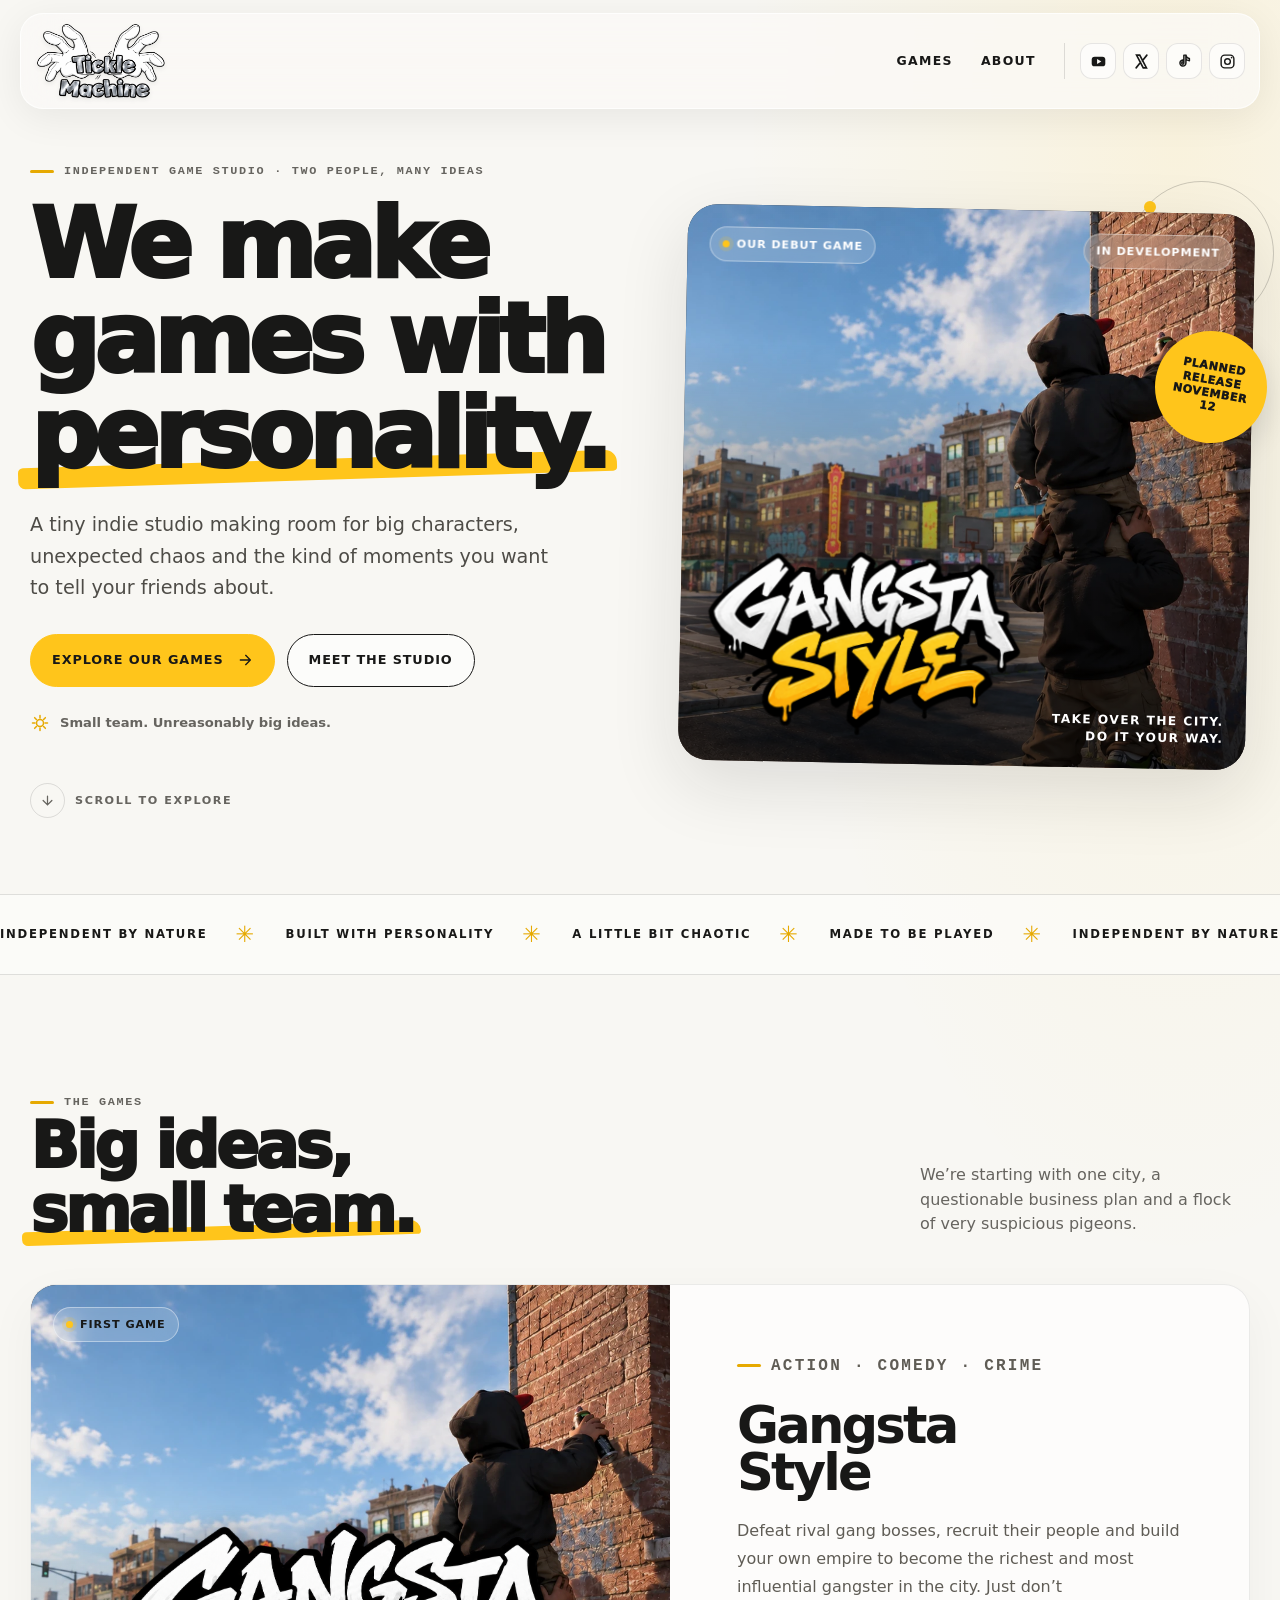
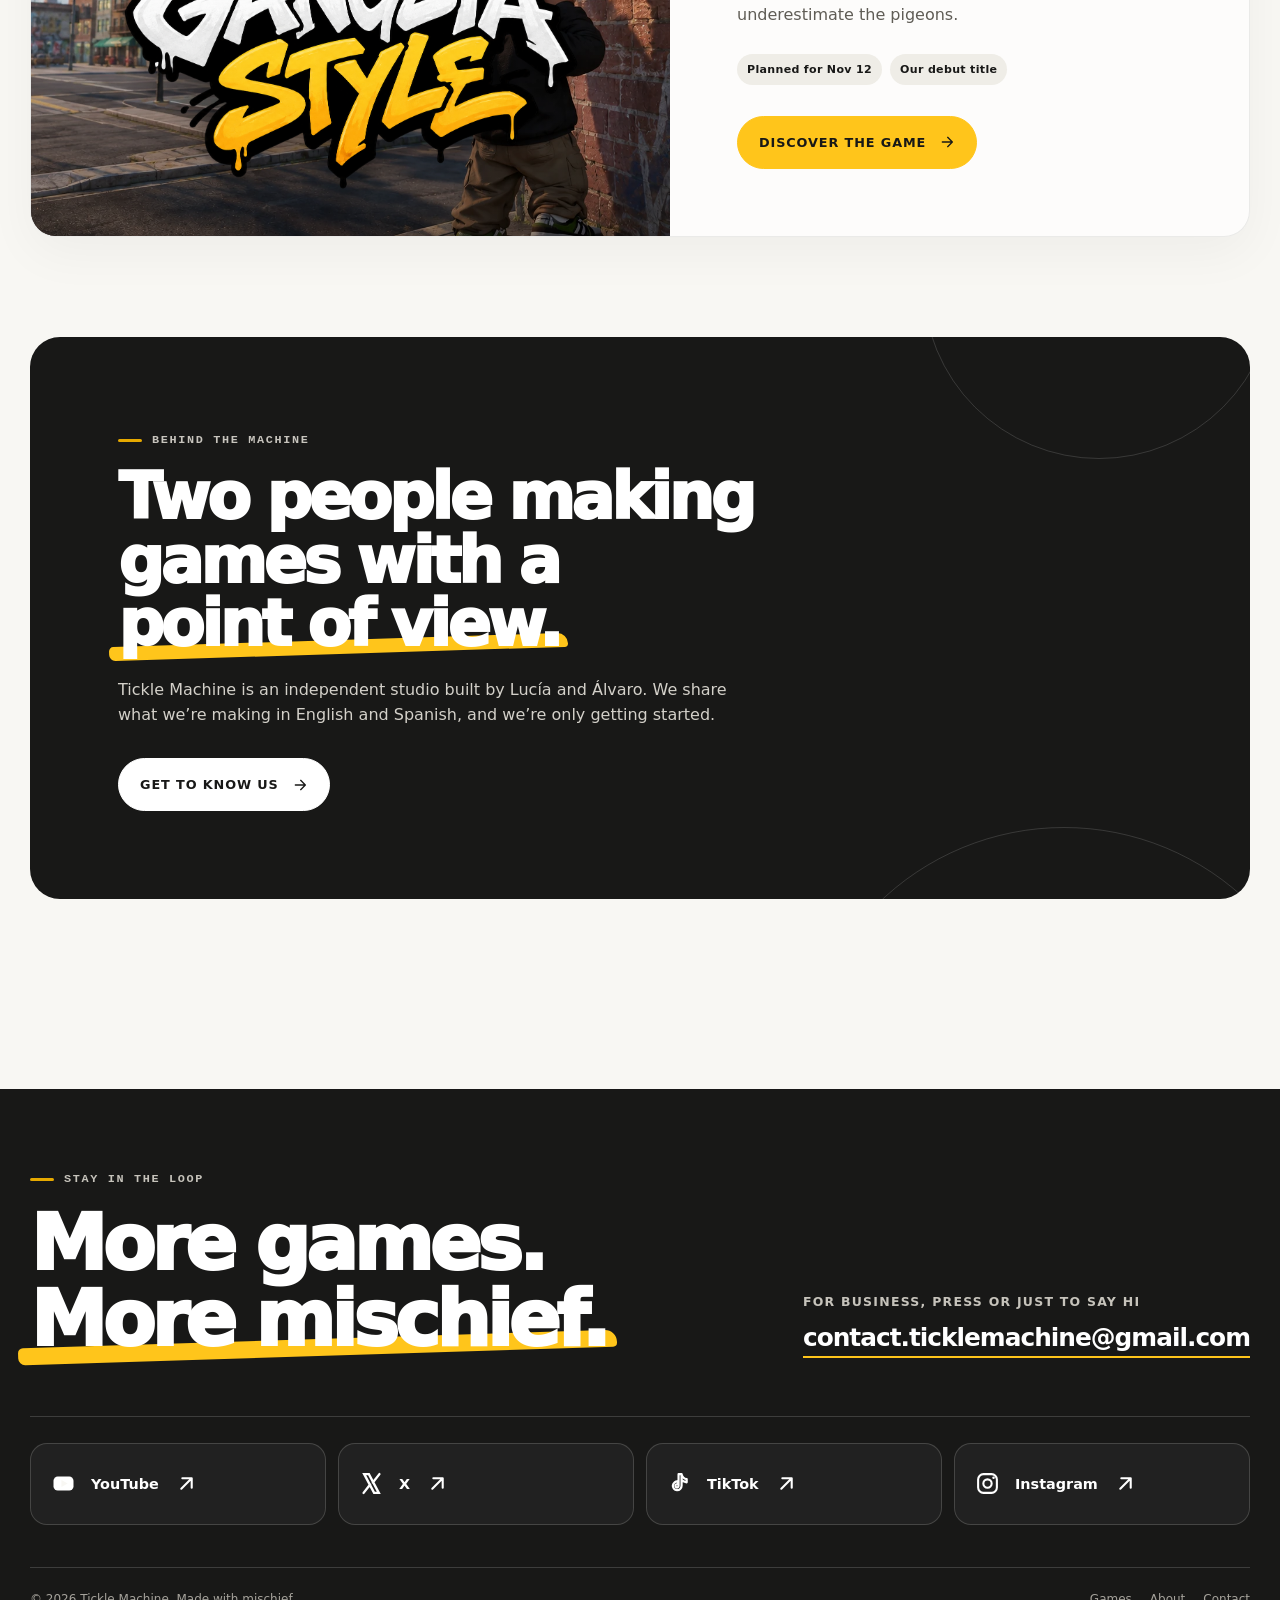
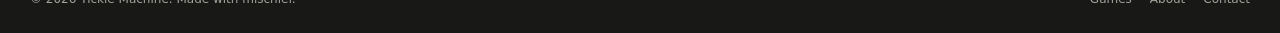
==== commit 7dafbb34: "arreglo bugs" ====
--- a/index.html
+++ b/index.html
@@ -8,17 +8,19 @@
   <meta property="og:type" content="website">
   <meta property="og:title" content="Independent Games with Personality — Tickle Machine">
   <meta property="og:description" content="Tickle Machine is a two-person indie game studio building characterful games, starting with Gangsta Style.">
-  <title>Independent Games with Personality — Tickle Machine</title>
-  <link rel="icon" type="image/png" href="assets/gangsta-style-logo.png">
-  <script>document.documentElement.classList.add("js");</script>
+  <title>Tickle Machine</title>
+<script>document.documentElement.classList.add("js");</script>
   <link rel="stylesheet" href="styles.css">
   <script src="script.js" defer></script>
+  <link rel="icon" type="image/png" sizes="566x566" href="assets/favicon.png">
+  <link rel="icon" type="image/x-icon" href="assets/favicon.ico">
+  <link rel="apple-touch-icon" sizes="180x180" href="assets/apple-touch-icon.png">
 </head>
 <body>
 <a class="skip-link" href="#main-content">Skip to content</a>
 <header class="site-header">
   <div class="nav-inner">
-    <a class="brand-mark" href="index.html" aria-label="Tickle Machine home"><img src="assets/tickle-machine-logo.webp" alt="Tickle Machine" width="300" height="176"></a>
+    <a class="brand-mark" href="index.html" aria-label="Tickle Machine home"><img src="assets/tickle-machine-logo.png" alt="Tickle Machine" width="300" height="176"></a>
     <div class="nav-right">
       <button class="menu-toggle" type="button" aria-label="Open navigation menu" aria-expanded="false" aria-controls="navigation-panel"><svg viewBox="0 0 24 24" fill="none" stroke="currentColor" stroke-width="2.2" stroke-linecap="round" aria-hidden="true"><path d="M4 7h16M4 12h16M4 17h16"/></svg></button>
       <div class="nav-panel" id="navigation-panel">
@@ -44,7 +46,7 @@
       <div class="hero-art">
         <img src="assets/gangsta-style-scene.webp" alt="Gangsta Style concept scene, showing a character tagging a city wall" width="1671" height="941" fetchpriority="high">
         <div class="art-topline"><span class="pill"><span class="pill-dot"></span> Our debut game</span><span class="pill">In development</span></div>
-        <div class="art-mark"><div class="game-logo"><img src="assets/gangsta-style-logo.png" alt="Gangsta Style logo" width="1536" height="1024"></div><span class="art-title">Take over the city.<br>Do it your way.</span></div>
+        <div class="art-mark"><div class="game-logo"><img src="assets/gangsta-style-logo.png" alt="Gangsta Style logo" width="1347" height="812"></div><span class="art-title">Take over the city.<br>Do it your way.</span></div>
       </div>
       <div class="sticker">Planned release<br>November 12</div>
     </div>
@@ -55,7 +57,7 @@
   <div class="container">
     <div class="section-heading reveal"><div><p class="eyebrow">The games</p><h2>Big ideas, <span class="accent-text">small team.</span></h2></div><p>We’re starting with one city, a questionable business plan and a flock of very suspicious pigeons.</p></div>
     <article class="game-feature reveal">
-      <div class="feature-visual"><img class="scene" src="assets/gangsta-style-scene.webp" alt="A character tagging a brick wall in Gangsta Style" loading="lazy" width="1671" height="941"><span class="pill visual-tag"><span class="pill-dot"></span> First game</span><div class="floating-logo"><img src="assets/gangsta-style-logo.png" alt="Gangsta Style" loading="lazy" width="1536" height="1024"></div></div>
+      <div class="feature-visual"><img class="scene" src="assets/gangsta-style-scene.webp" alt="A character tagging a brick wall in Gangsta Style" loading="lazy" width="1671" height="941"><span class="pill visual-tag"><span class="pill-dot"></span> First game</span><div class="floating-logo"><img src="assets/gangsta-style-logo.png" alt="Gangsta Style" loading="lazy" width="1347" height="812"></div></div>
       <div class="feature-content"><p class="eyebrow">Action · Comedy · Crime</p><h3>Gangsta<br>Style</h3><p>Defeat rival gang bosses, recruit their people and build your own empire to become the richest and most influential gangster in the city. Just don’t underestimate the pigeons.</p><div class="feature-meta"><span class="meta-chip">Planned for Nov 12</span><span class="meta-chip">Our debut title</span></div><a class="button button-primary" href="gangsta-style.html">Discover the game <svg viewBox="0 0 24 24" fill="none" stroke="currentColor" stroke-width="2" stroke-linecap="round" stroke-linejoin="round" aria-hidden="true"><path d="M5 12h14M13 5l7 7-7 7"/></svg></a></div>
     </article>
     <div class="studio-banner reveal">
--- a/styles.css
+++ b/styles.css
@@ -28,7 +28,7 @@
 body.menu-open { overflow: hidden; }
 a { color: inherit; text-decoration: none; }
 button { font: inherit; }
-img { display: block; max-width: 100%; }
+img { display: block; max-width: 100%; height: auto; }
 ::selection { color: var(--ink); background: var(--yellow); }
 
 .skip-link { position: absolute; z-index: 200; top: 8px; left: 8px; padding: 10px 14px; background: var(--yellow); border-radius: 12px; transform: translateY(-150%); }
@@ -55,7 +55,7 @@
   box-shadow: 0 8px 38px rgba(20, 19, 17, .07);
 }
 .brand-mark { flex: 0 0 auto; width: 140px; display: inline-flex; align-items: center; justify-content: center; border-radius: 13px; transform-origin: center; animation: brand-float 5s ease-in-out infinite; }
-.brand-mark img { width: 100%; height: 78px; object-fit: contain; mix-blend-mode: multiply; }
+.brand-mark img { width: 100%; height: 78px; object-fit: contain; mix-blend-mode: normal; filter: drop-shadow(0 2px 2px rgba(24,24,23,.08)); }
 @keyframes brand-float { 0%,100% { transform: translateY(0) rotate(-.25deg); } 50% { transform: translateY(-2px) rotate(.25deg); } }
 .nav-right { display: flex; align-items: center; justify-content: flex-end; gap: clamp(15px, 2vw, 30px); }
 .main-nav { display: flex; align-items: center; gap: clamp(18px, 2.2vw, 34px); }
@@ -112,7 +112,8 @@
 .hero-art-wrap:hover .hero-art > img { transform: scale(1.075); }
 .art-topline { position: absolute; z-index: 2; top: 22px; left: 22px; right: 22px; display: flex; justify-content: space-between; gap: 12px; color: white; }
 .art-mark { position: absolute; z-index: 3; bottom: 22px; left: 22px; right: 22px; display: flex; align-items: end; justify-content: space-between; gap: 15px; color: #fff; }
-.art-mark .game-logo { width: min(58%, 310px); padding: 8px 10px 2px; border-radius: 15px; background: rgba(255,255,255,.91); -webkit-backdrop-filter: blur(15px); backdrop-filter: blur(15px); transform: rotate(-1deg); }
+.art-mark .game-logo { width: min(62%, 360px); padding: 0; border-radius: 0; background: transparent; box-shadow: none; -webkit-backdrop-filter: none; backdrop-filter: none; transform: none; }
+.art-mark .game-logo img { display: block; width: 100%; height: auto; max-height: none; object-fit: contain; filter: drop-shadow(0 7px 14px rgba(0,0,0,.38)); }
 .art-mark .art-title { font-size: .76rem; line-height: 1.4; font-weight: 850; letter-spacing: .12em; text-transform: uppercase; text-align: right; }
 .sticker { position: absolute; z-index: 4; right: -17px; top: 22%; width: 112px; height: 112px; display: grid; place-items: center; text-align: center; padding: 15px; background: var(--yellow); border-radius: 50%; font-size: .7rem; line-height: 1.2; font-weight: 950; letter-spacing: .05em; text-transform: uppercase; transform: rotate(10deg); box-shadow: 0 13px 30px rgba(0,0,0,.14); }
 .hero-orbit { position: absolute; z-index: -1; width: 145px; height: 145px; top: -28px; right: -24px; border: 1px solid rgba(24,24,23,.2); border-radius: 50%; }
@@ -140,8 +141,8 @@
 .game-feature:hover .feature-visual > img.scene { transform: scale(1.04); }
 .feature-visual::after { content: ""; position: absolute; inset: 0; background: linear-gradient(0deg, rgba(0,0,0,.44), transparent 60%); pointer-events: none; }
 .feature-visual .visual-tag { position: absolute; z-index: 2; left: 22px; top: 22px; }
-.feature-visual .floating-logo { position: absolute; z-index: 2; left: 7%; right: 7%; bottom: 7%; padding: 12px; border-radius: 18px; background: rgba(255,255,255,.91); box-shadow: 0 18px 45px rgba(0,0,0,.16); }
-.feature-visual .floating-logo img { width: min(100%, 410px); margin: auto; }
+.feature-visual .floating-logo { position: absolute; z-index: 2; left: 7%; right: 7%; bottom: 7%; display: flex; justify-content: center; padding: 0; border-radius: 0; background: transparent; box-shadow: none; }
+.feature-visual .floating-logo img { display: block; width: min(100%, 470px); height: auto; max-height: none; object-fit: contain; filter: drop-shadow(0 7px 15px rgba(0,0,0,.46)); }
 .feature-content { padding: clamp(34px, 5.2vw, 72px); display: flex; flex-direction: column; align-items: flex-start; justify-content: center; }
 .feature-content .eyebrow { margin-bottom: 22px; }
 .feature-content h3 { font-size: clamp(2.4rem, 4vw, 4.3rem); line-height: .93; margin-bottom: 20px; }
@@ -176,8 +177,8 @@
 .game-card-link:hover .game-cover { transform: translateY(-7px) rotate(-.35deg); box-shadow: 0 25px 48px rgba(24,24,23,.16); }
 .game-cover .cover-bg { position: absolute; z-index: -2; inset: 0; width: 100%; height: 100%; object-fit: cover; transition: transform .6s ease; }
 .game-card-link:hover .cover-bg { transform: scale(1.06); }
-.cover-logo { width: 100%; padding: 13px 10px 4px; border-radius: 15px; background: rgba(255,255,255,.94); }
-.cover-logo img { width: 100%; max-height: 170px; object-fit: contain; }
+.cover-logo { width: 100%; display: flex; justify-content: center; padding: 0; border-radius: 0; background: transparent; }
+.cover-logo img { display: block; width: min(100%, 450px); height: auto; max-height: none; object-fit: contain; filter: drop-shadow(0 6px 12px rgba(0,0,0,.48)); }
 .cover-index { position: absolute; top: 15px; left: 15px; padding: 8px 10px; color: white; font-family: ui-monospace, SFMono-Regular, Menlo, monospace; font-size: .72rem; font-weight: 800; border-radius: 999px; border: 1px solid rgba(255,255,255,.5); background: rgba(0,0,0,.17); -webkit-backdrop-filter: blur(10px); backdrop-filter: blur(10px); }
 .cover-open { position: absolute; top: 14px; right: 14px; display: grid; place-items: center; width: 37px; height: 37px; border-radius: 50%; color: var(--ink); background: var(--yellow); transform: translateY(4px); opacity: 0; transition: opacity .25s ease, transform .25s ease; }
 .cover-open svg { width: 17px; }
@@ -202,8 +203,8 @@
 .detail-hero::before { content: ""; position: absolute; z-index: -2; inset: 0; background-image: url("assets/gangsta-style-scene.webp"); background-size: cover; background-position: center 58%; transform: scale(1.015); }
 .detail-hero::after { content: ""; position: absolute; z-index: -1; inset: 0; background: linear-gradient(90deg, rgba(0,0,0,.78) 0%, rgba(0,0,0,.35) 56%, rgba(0,0,0,.13) 100%), linear-gradient(0deg, rgba(0,0,0,.54), transparent 65%); }
 .detail-hero-content { width: min(calc(100% - 48px), var(--content)); margin: 0 auto; }
-.detail-logo-panel { width: min(100%, 520px); padding: 16px 24px 10px; margin-bottom: 28px; border-radius: 22px; background: rgba(255,255,255,.94); box-shadow: 0 20px 70px rgba(0,0,0,.22); transform: rotate(-1deg); }
-.detail-logo-panel img { width: 100%; }
+.detail-logo-panel { width: min(100%, 650px); padding: 0; margin-bottom: 28px; border-radius: 0; background: transparent; box-shadow: none; transform: none; }
+.detail-logo-panel img { display: block; width: 100%; height: auto; max-height: none; object-fit: contain; filter: drop-shadow(0 8px 18px rgba(0,0,0,.38)); }
 .detail-hero h1 { position: absolute; width: 1px; height: 1px; padding: 0; margin: -1px; overflow: hidden; clip: rect(0,0,0,0); white-space: nowrap; border: 0; }
 .detail-hero .lead { max-width: 630px; color: rgba(255,255,255,.91); font-size: clamp(1.12rem, 1.8vw, 1.4rem); }
 .detail-hero .button-light { color: var(--ink); background: white; border-color: white; }
@@ -293,13 +294,16 @@
 }
 @media (max-width: 850px) {
   .site-header { padding: 10px 12px; }
-  .nav-inner { min-height: 66px; padding: 5px 8px; border-radius: 19px; }
+  .nav-inner { position: relative; min-height: 66px; padding: 5px 8px; border-radius: 19px; }
   .brand-mark { width: 106px; }
   .brand-mark img { height: 61px; }
   .menu-toggle { display: inline-flex; position: relative; z-index: 102; }
   .nav-right { gap: 0; }
-  .nav-panel { position: fixed; z-index: 101; inset: 0; padding: 104px 22px 30px; display: flex; flex-direction: column; align-items: stretch; gap: 25px; background: rgba(248,247,243,.97); -webkit-backdrop-filter: blur(28px); backdrop-filter: blur(28px); opacity: 0; visibility: hidden; transform: translateY(-10px); transition: opacity .25s ease, transform .25s ease, visibility .25s; overflow-y: auto; }
-  .nav-panel.open { opacity: 1; visibility: visible; transform: translateY(0); }
+  /* A compact glass dropdown anchored beneath the mobile header. Keeping this
+     panel absolute (rather than fixed inside a backdrop-filter parent) prevents
+     it collapsing into a tiny blurred square on mobile browsers. */
+  .nav-panel { position: absolute; z-index: 101; top: calc(100% + 10px); left: 0; right: 0; padding: 20px; display: flex; flex-direction: column; align-items: stretch; gap: 20px; border: 1px solid rgba(255,255,255,.86); border-radius: 22px; background: rgba(248,247,243,.94); -webkit-backdrop-filter: blur(28px) saturate(1.15); backdrop-filter: blur(28px) saturate(1.15); box-shadow: 0 24px 60px rgba(24,24,23,.16); opacity: 0; visibility: hidden; pointer-events: none; transform: translateY(-8px); transition: opacity .22s ease, transform .22s ease, visibility .22s; max-height: calc(100vh - 115px); max-height: calc(100dvh - 115px); overflow-y: auto; overscroll-behavior: contain; }
+  .nav-panel.open { opacity: 1; visibility: visible; pointer-events: auto; transform: translateY(0); }
   .main-nav { display: flex; flex-direction: column; align-items: stretch; gap: 0; }
   .nav-link { font-size: 1.45rem; padding: 17px 5px; border-bottom: 1px solid var(--line); }
   .nav-link::after { bottom: 8px; width: 100px; }
@@ -363,7 +367,7 @@
   .game-card-info h2 { font-size: 1.55rem; }
   .detail-hero { min-height: 650px; padding: 142px 0 49px; }
   .detail-hero-content { width: calc(100% - 34px); }
-  .detail-logo-panel { padding: 12px 14px 7px; border-radius: 17px; }
+  .detail-logo-panel { width: min(100%, 520px); }
   .detail-hero .lead { font-size: 1.05rem; }
   .detail-meta { margin-top: 19px; }
   .feature-list { grid-template-columns: 1fr; }
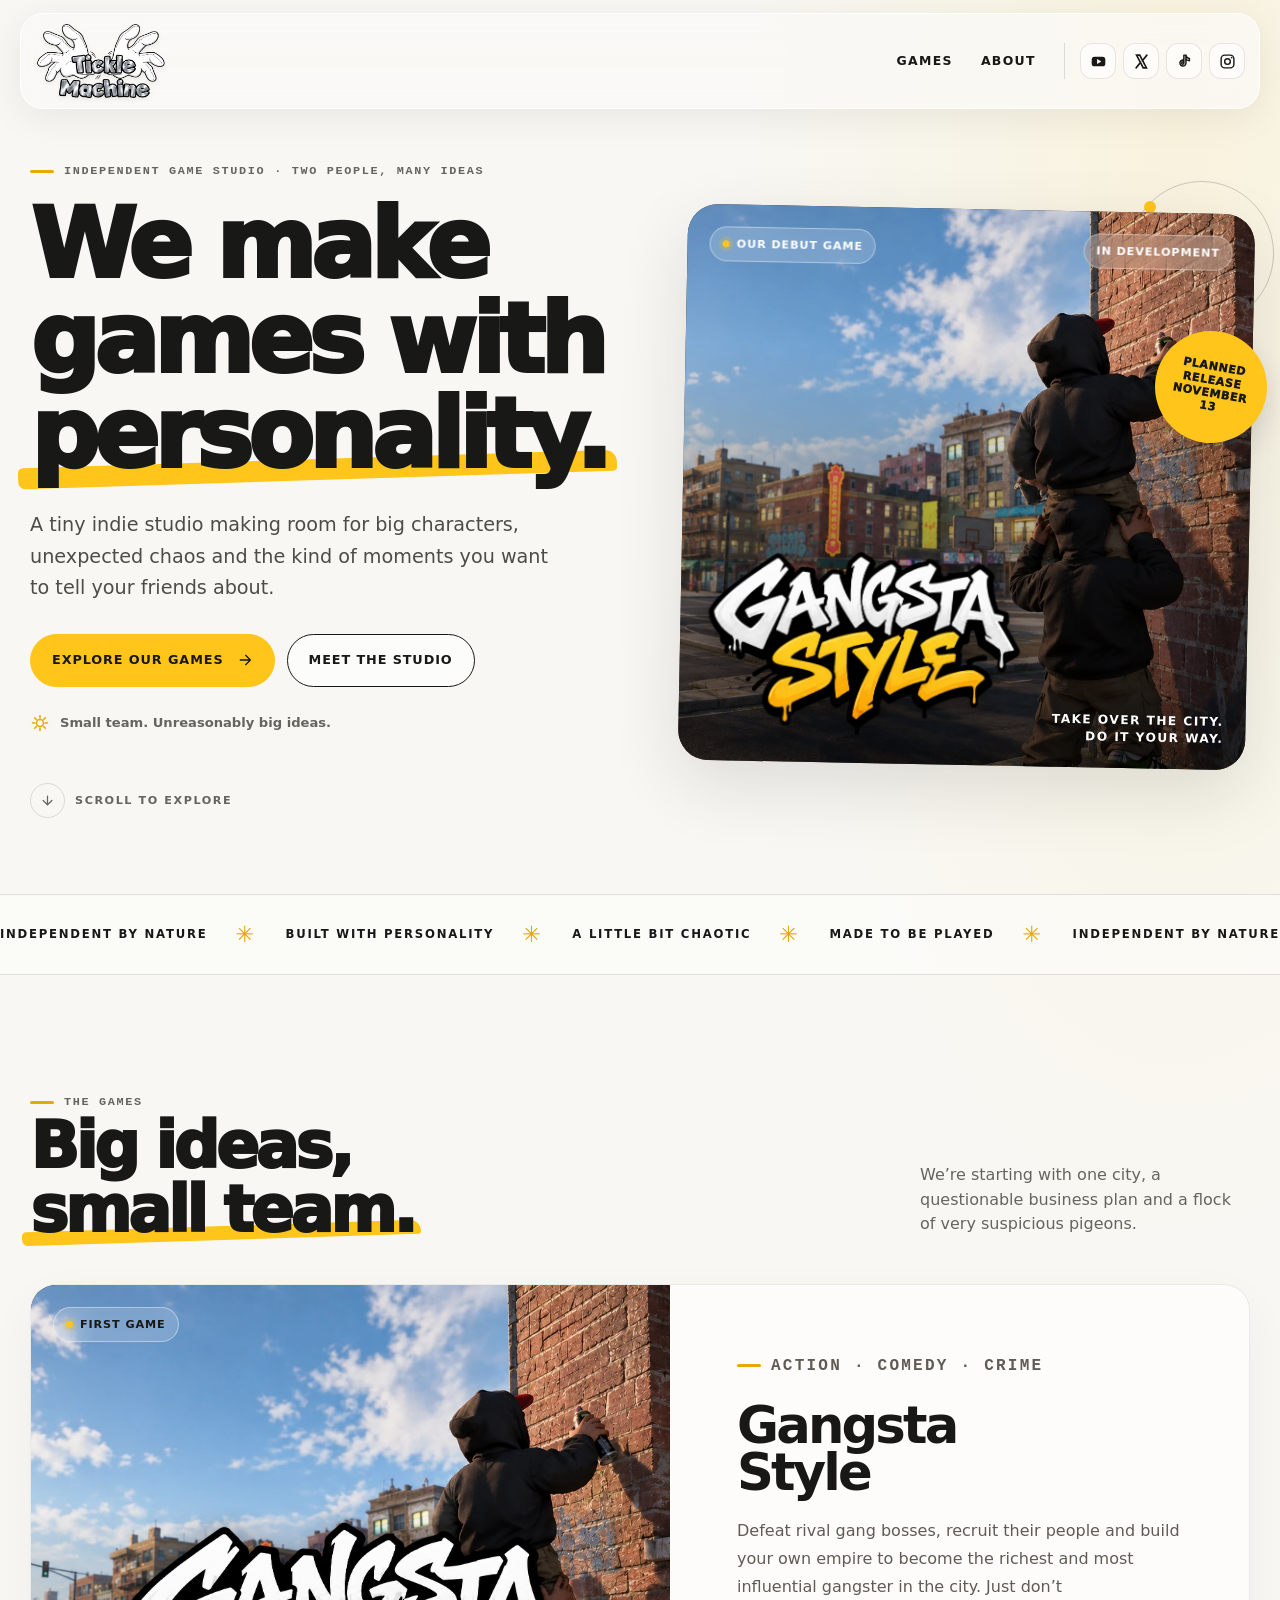
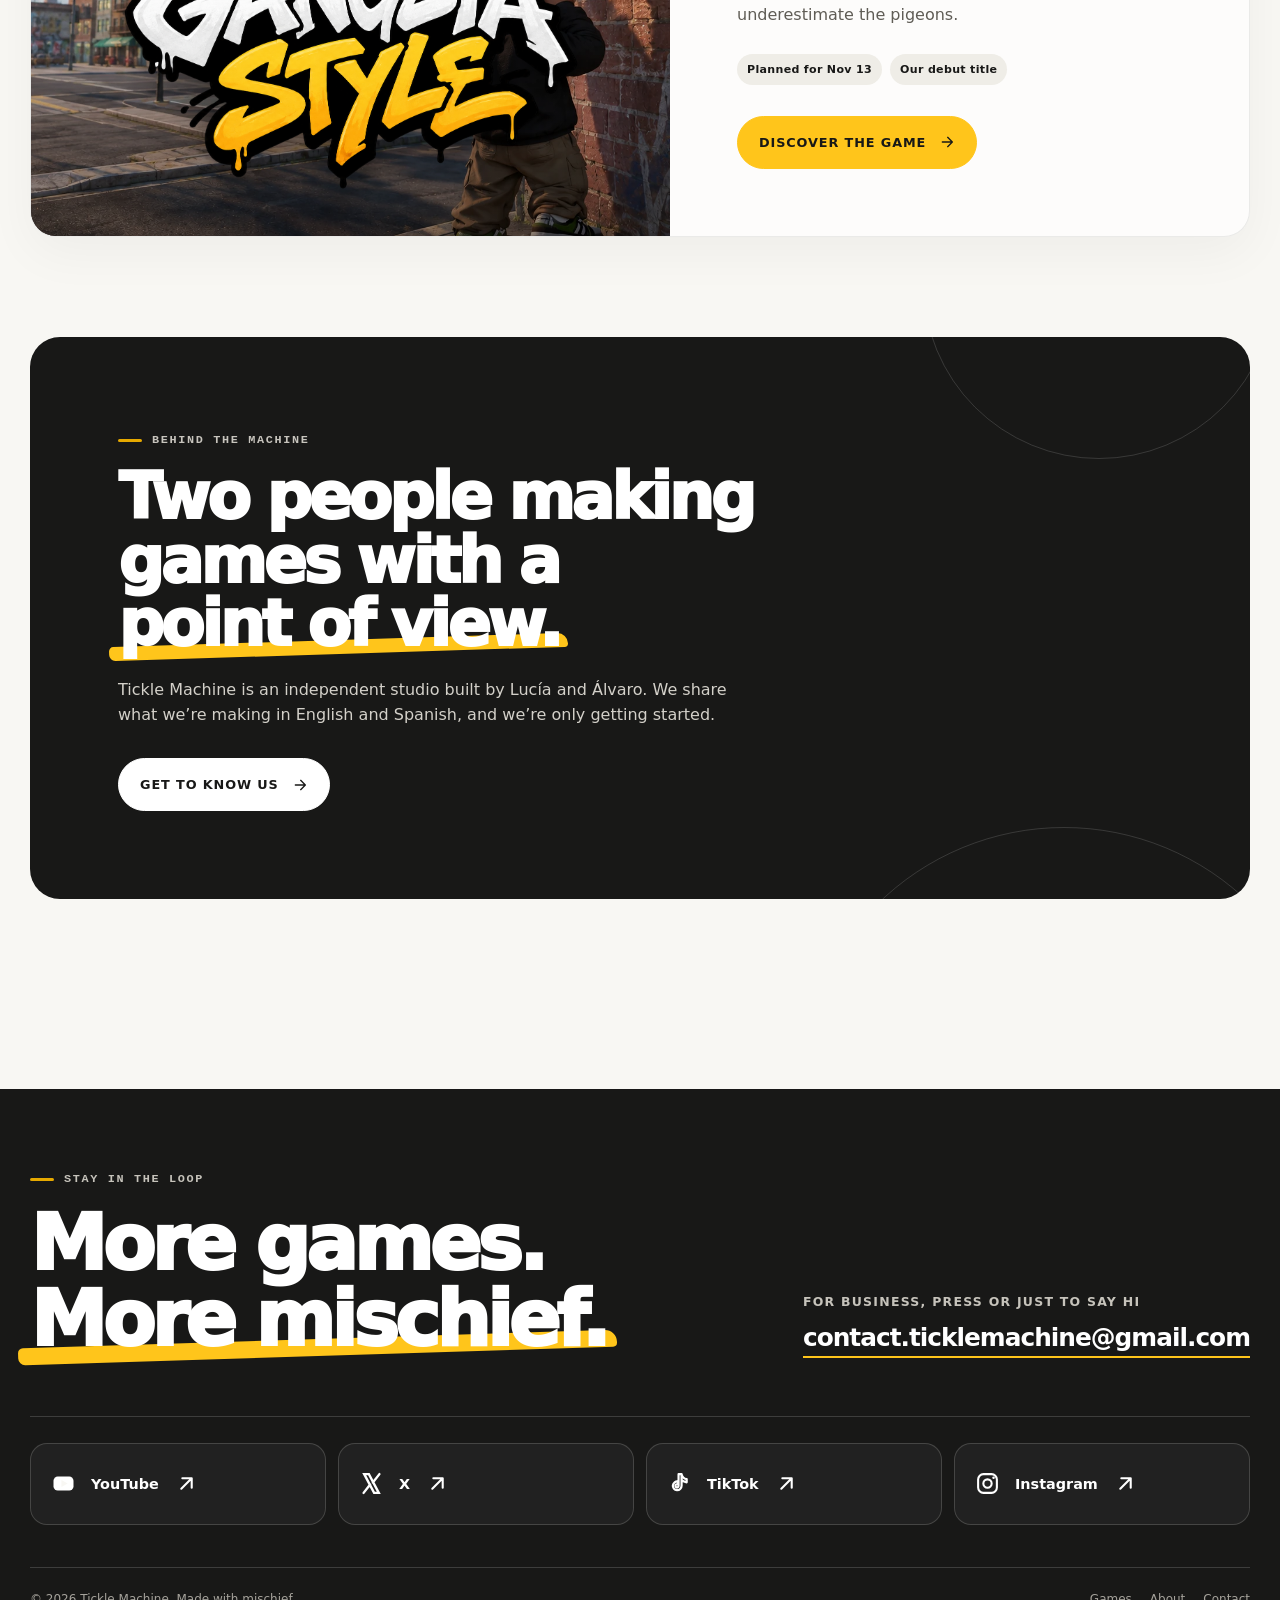
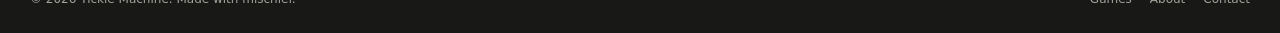
==== commit 864b90b7: "Update planned release date from Nov 12 to Nov 13" ====
--- a/index.html
+++ b/index.html
@@ -48,7 +48,7 @@
         <div class="art-topline"><span class="pill"><span class="pill-dot"></span> Our debut game</span><span class="pill">In development</span></div>
         <div class="art-mark"><div class="game-logo"><img src="assets/gangsta-style-logo.png" alt="Gangsta Style logo" width="1347" height="812"></div><span class="art-title">Take over the city.<br>Do it your way.</span></div>
       </div>
-      <div class="sticker">Planned release<br>November 12</div>
+      <div class="sticker">Planned release<br>November 13</div>
     </div>
   </div>
 </section>
@@ -58,7 +58,7 @@
     <div class="section-heading reveal"><div><p class="eyebrow">The games</p><h2>Big ideas, <span class="accent-text">small team.</span></h2></div><p>We’re starting with one city, a questionable business plan and a flock of very suspicious pigeons.</p></div>
     <article class="game-feature reveal">
       <div class="feature-visual"><img class="scene" src="assets/gangsta-style-scene.webp" alt="A character tagging a brick wall in Gangsta Style" loading="lazy" width="1671" height="941"><span class="pill visual-tag"><span class="pill-dot"></span> First game</span><div class="floating-logo"><img src="assets/gangsta-style-logo.png" alt="Gangsta Style" loading="lazy" width="1347" height="812"></div></div>
-      <div class="feature-content"><p class="eyebrow">Action · Comedy · Crime</p><h3>Gangsta<br>Style</h3><p>Defeat rival gang bosses, recruit their people and build your own empire to become the richest and most influential gangster in the city. Just don’t underestimate the pigeons.</p><div class="feature-meta"><span class="meta-chip">Planned for Nov 12</span><span class="meta-chip">Our debut title</span></div><a class="button button-primary" href="gangsta-style.html">Discover the game <svg viewBox="0 0 24 24" fill="none" stroke="currentColor" stroke-width="2" stroke-linecap="round" stroke-linejoin="round" aria-hidden="true"><path d="M5 12h14M13 5l7 7-7 7"/></svg></a></div>
+      <div class="feature-content"><p class="eyebrow">Action · Comedy · Crime</p><h3>Gangsta<br>Style</h3><p>Defeat rival gang bosses, recruit their people and build your own empire to become the richest and most influential gangster in the city. Just don’t underestimate the pigeons.</p><div class="feature-meta"><span class="meta-chip">Planned for Nov 13</span><span class="meta-chip">Our debut title</span></div><a class="button button-primary" href="gangsta-style.html">Discover the game <svg viewBox="0 0 24 24" fill="none" stroke="currentColor" stroke-width="2" stroke-linecap="round" stroke-linejoin="round" aria-hidden="true"><path d="M5 12h14M13 5l7 7-7 7"/></svg></a></div>
     </article>
     <div class="studio-banner reveal">
       <p class="eyebrow">Behind the machine</p><h2>Two people making games with a <span class="accent-text">point of view.</span></h2><p>Tickle Machine is an independent studio built by Lucía and Álvaro. We share what we’re making in English and Spanish, and we’re only getting started.</p><div class="button-row"><a class="button button-light" href="about.html">Get to know us <svg viewBox="0 0 24 24" fill="none" stroke="currentColor" stroke-width="2" stroke-linecap="round" stroke-linejoin="round" aria-hidden="true"><path d="M5 12h14M13 5l7 7-7 7"/></svg></a></div>
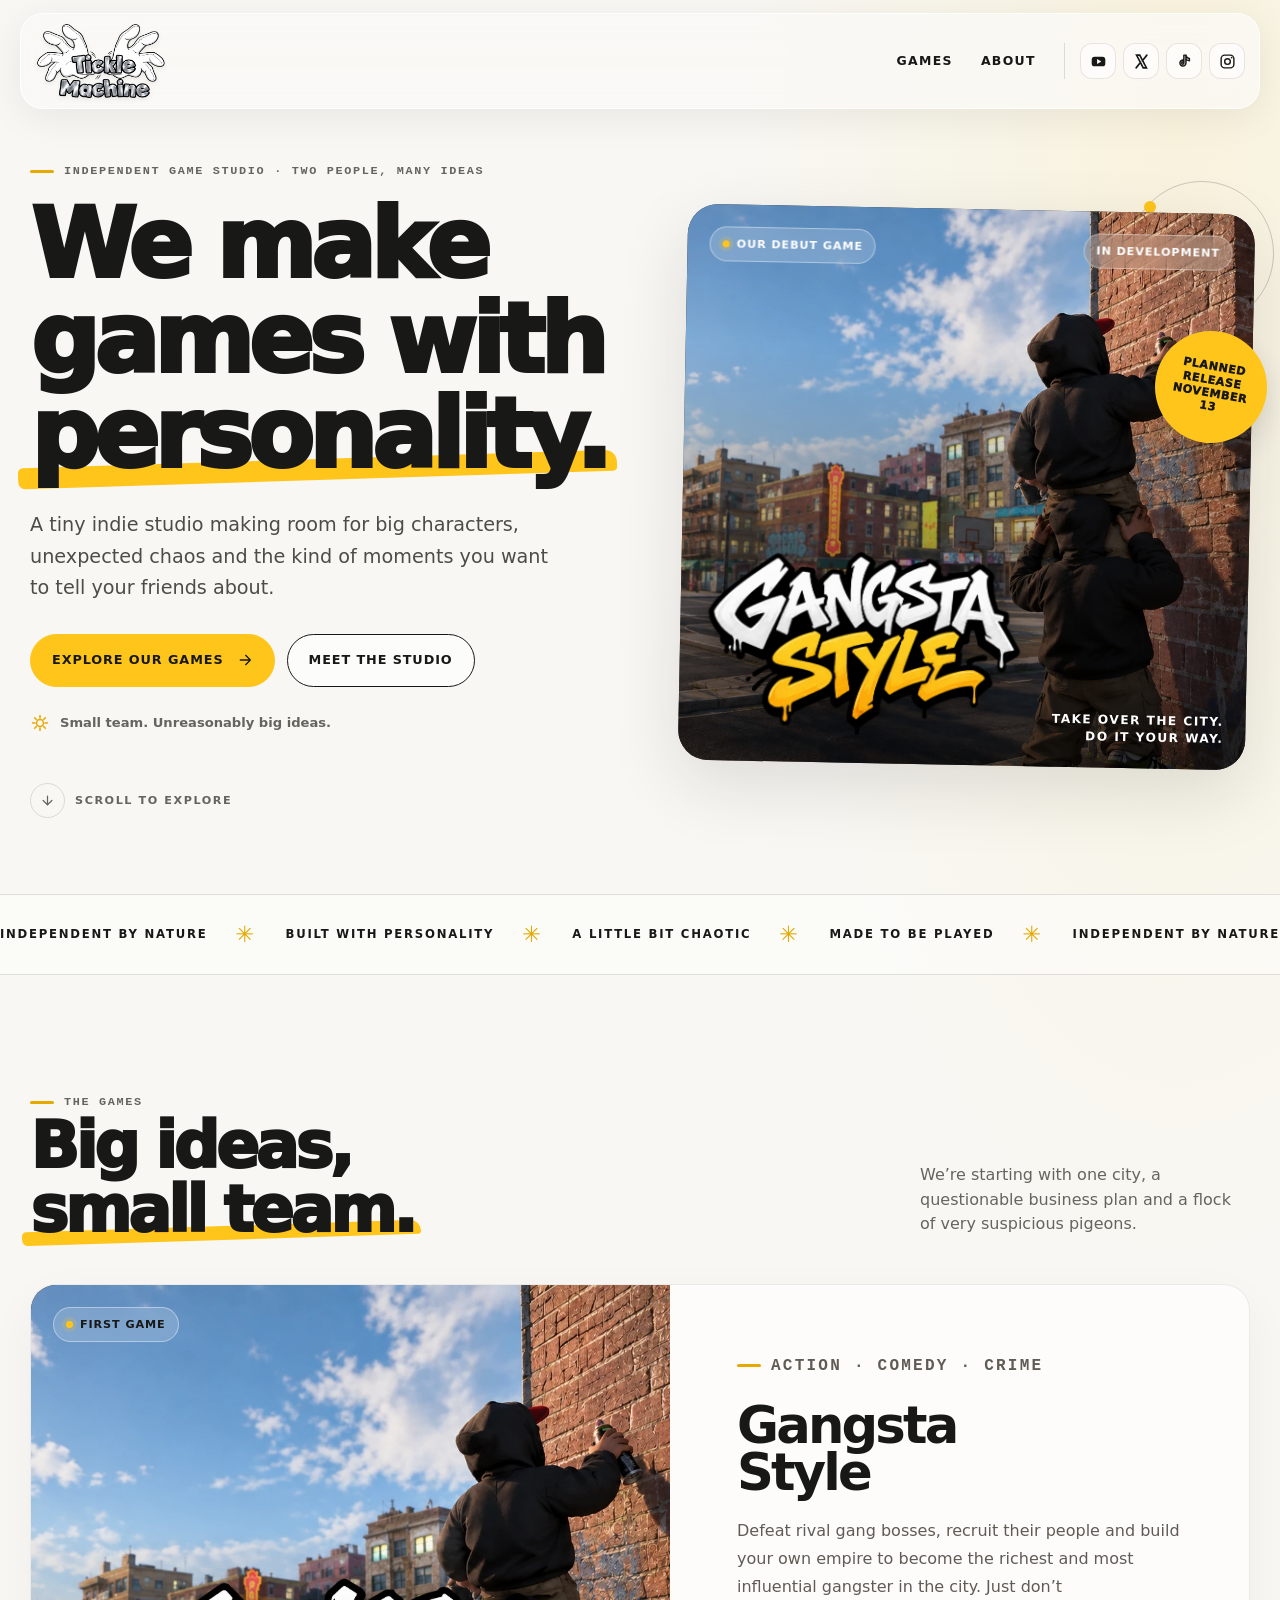
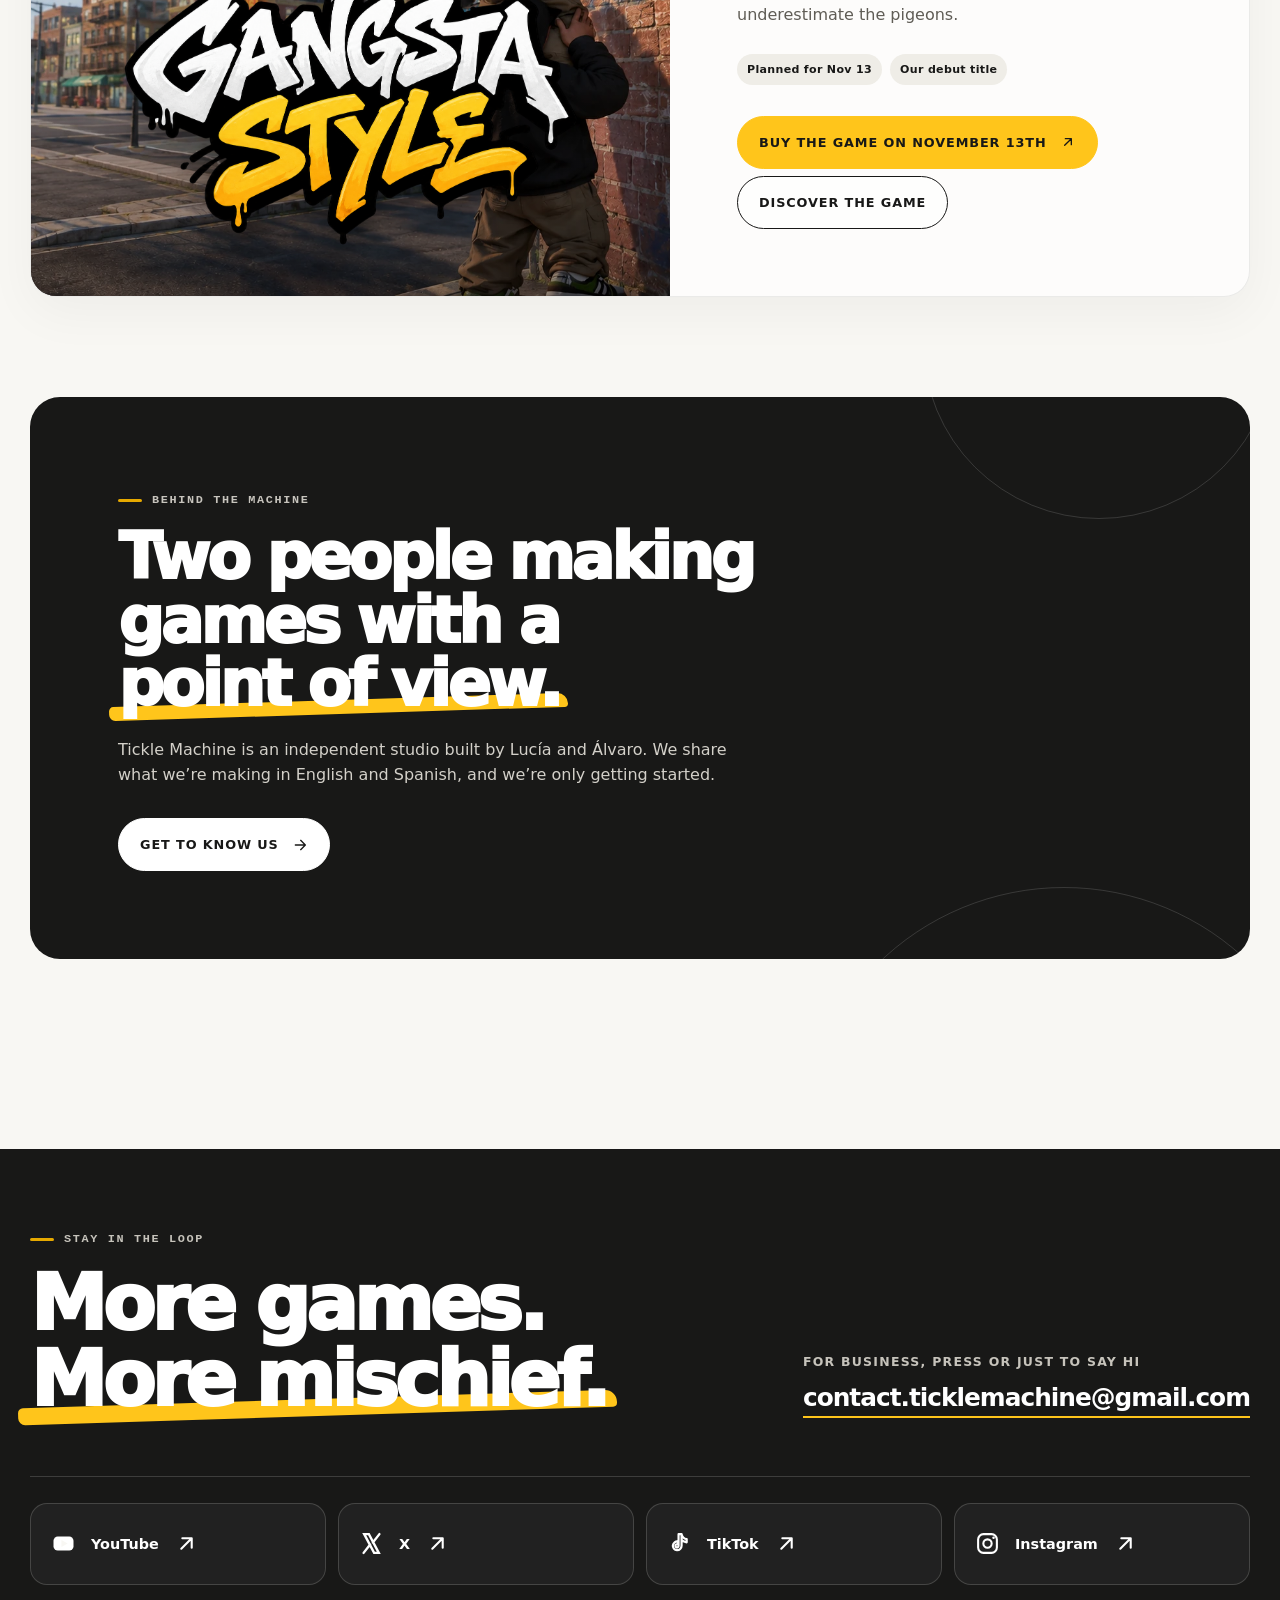
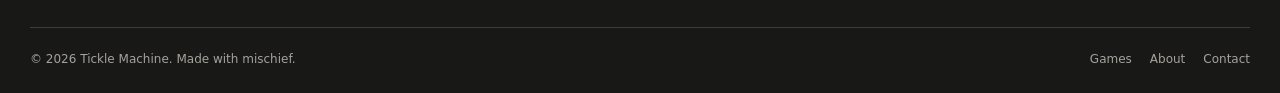
==== commit f1fd2bf0: "Update game purchase link and add discover button Updated the link for purchasing the game and added" ====
--- a/index.html
+++ b/index.html
@@ -58,7 +58,22 @@
     <div class="section-heading reveal"><div><p class="eyebrow">The games</p><h2>Big ideas, <span class="accent-text">small team.</span></h2></div><p>We’re starting with one city, a questionable business plan and a flock of very suspicious pigeons.</p></div>
     <article class="game-feature reveal">
       <div class="feature-visual"><img class="scene" src="assets/gangsta-style-scene.webp" alt="A character tagging a brick wall in Gangsta Style" loading="lazy" width="1671" height="941"><span class="pill visual-tag"><span class="pill-dot"></span> First game</span><div class="floating-logo"><img src="assets/gangsta-style-logo.png" alt="Gangsta Style" loading="lazy" width="1347" height="812"></div></div>
-      <div class="feature-content"><p class="eyebrow">Action · Comedy · Crime</p><h3>Gangsta<br>Style</h3><p>Defeat rival gang bosses, recruit their people and build your own empire to become the richest and most influential gangster in the city. Just don’t underestimate the pigeons.</p><div class="feature-meta"><span class="meta-chip">Planned for Nov 13</span><span class="meta-chip">Our debut title</span></div><a class="button button-primary" href="gangsta-style.html">Discover the game <svg viewBox="0 0 24 24" fill="none" stroke="currentColor" stroke-width="2" stroke-linecap="round" stroke-linejoin="round" aria-hidden="true"><path d="M5 12h14M13 5l7 7-7 7"/></svg></a></div>
+      <div class="feature-content"><p class="eyebrow">Action · Comedy · Crime</p><h3>Gangsta<br>Style</h3><p>Defeat rival gang bosses, recruit their people and build your own empire to become the richest and most influential gangster in the city. Just don’t underestimate the pigeons.</p><div class="feature-meta"><span class="meta-chip">Planned for Nov 13</span><span class="meta-chip">Our debut title</span></div><a class="button button-primary"
+       href="https://tickle-machine.itch.io/gangsta-style"
+       target="_blank"
+       rel="noopener noreferrer">
+        Buy the game on November 13th
+        <svg viewBox="0 0 24 24" fill="none"
+             stroke="currentColor" stroke-width="2"
+             stroke-linecap="round" stroke-linejoin="round"
+             aria-hidden="true">
+            <path d="M7 17 17 7M8 7h9v9"/>
+        </svg>
+    </a>
+
+    <a class="button button-light" href="gangsta-style.html">
+        Discover the game
+    </a></div>
     </article>
     <div class="studio-banner reveal">
       <p class="eyebrow">Behind the machine</p><h2>Two people making games with a <span class="accent-text">point of view.</span></h2><p>Tickle Machine is an independent studio built by Lucía and Álvaro. We share what we’re making in English and Spanish, and we’re only getting started.</p><div class="button-row"><a class="button button-light" href="about.html">Get to know us <svg viewBox="0 0 24 24" fill="none" stroke="currentColor" stroke-width="2" stroke-linecap="round" stroke-linejoin="round" aria-hidden="true"><path d="M5 12h14M13 5l7 7-7 7"/></svg></a></div>
